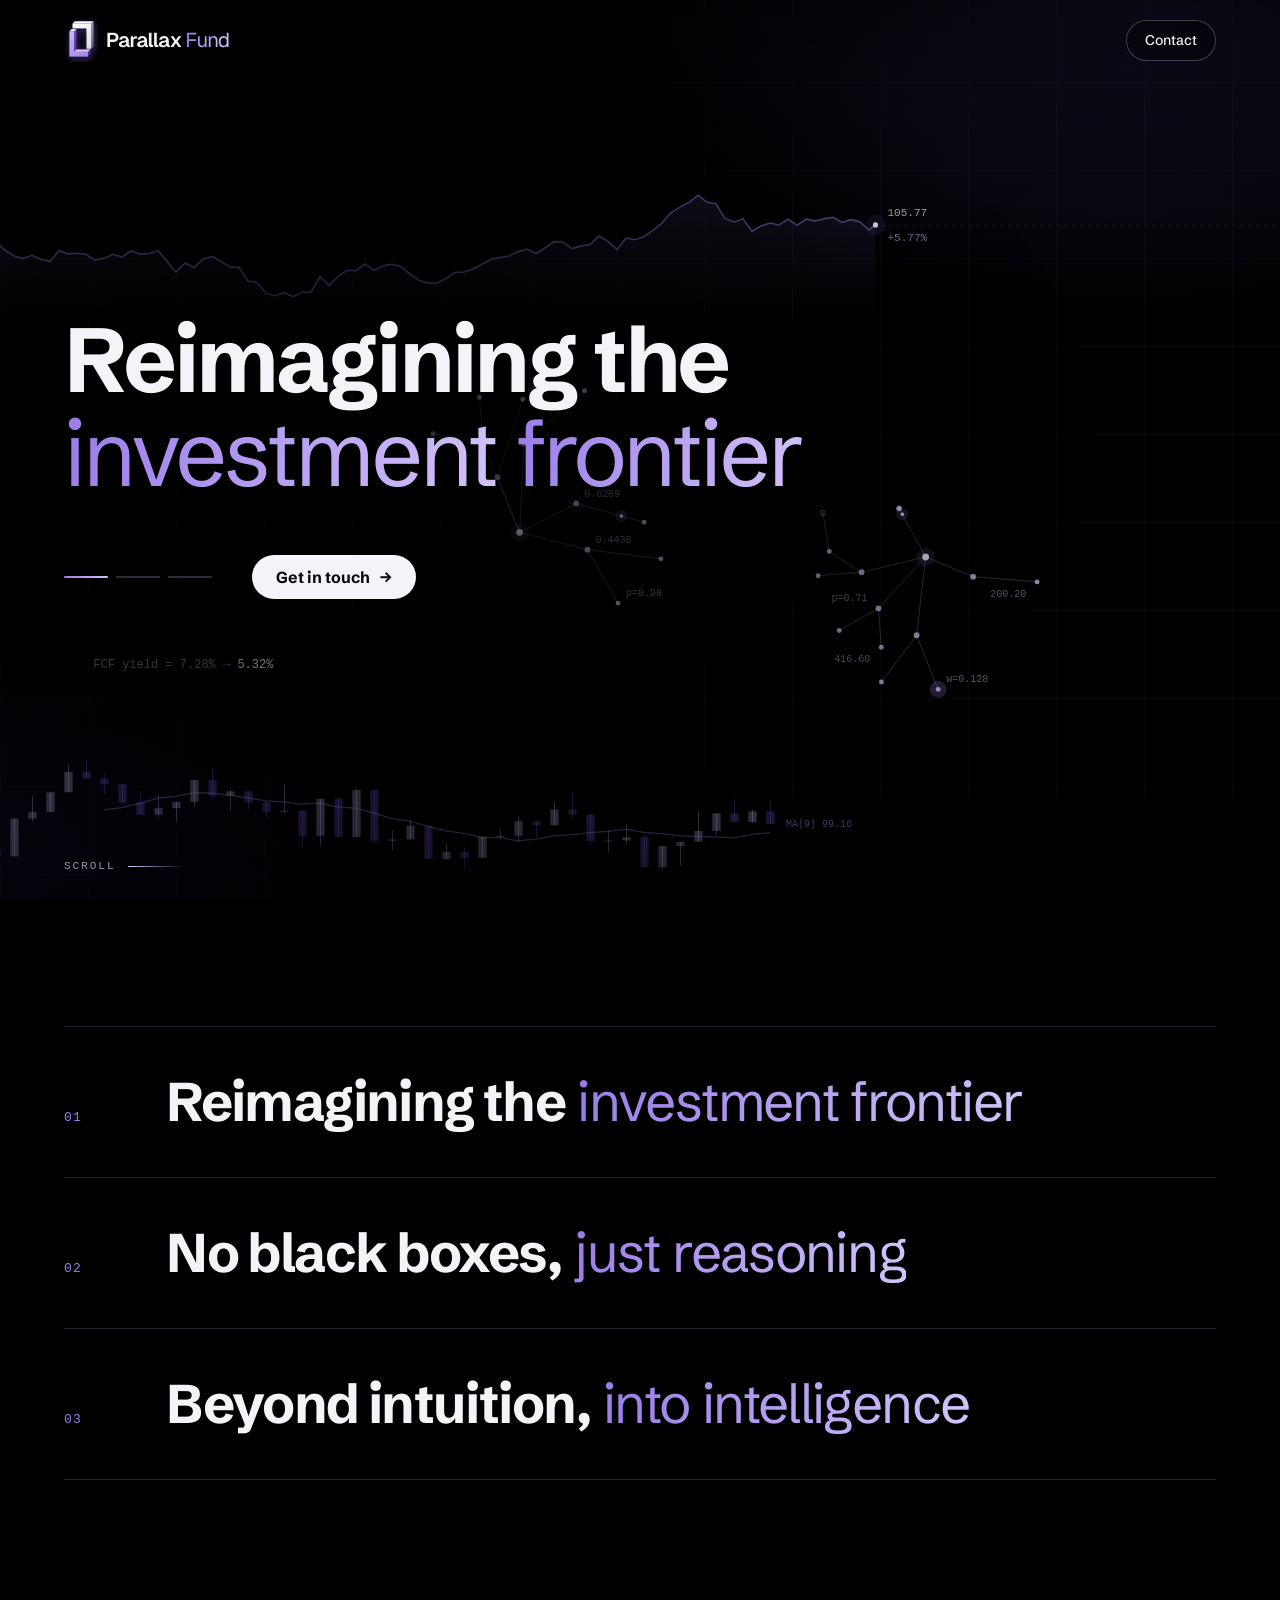
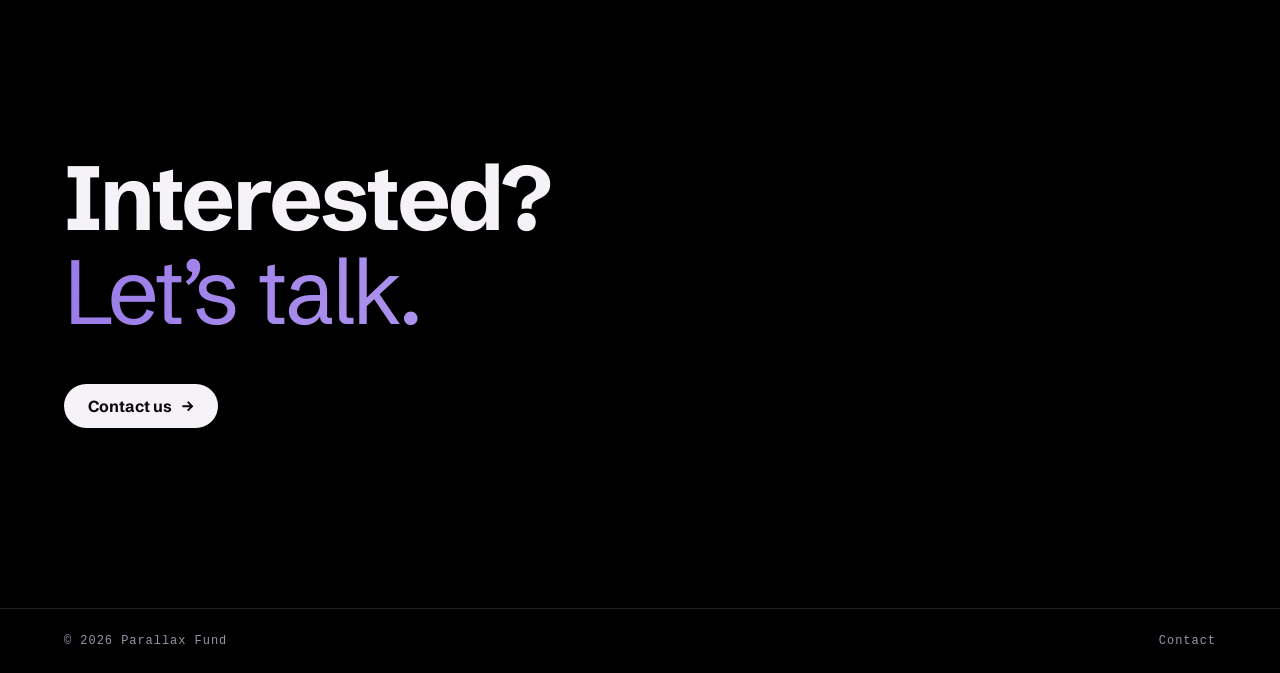
==== index.html @ ee123058 "Add Parallax Fund website Static front page and contact page, served from GitHub Pages at parallaxfu" ====
<!doctype html>
<html lang="en" class="no-js">
<head>
  <meta charset="utf-8">
  <meta name="viewport" content="width=device-width, initial-scale=1">
  <title>Parallax Fund</title>
  <meta name="description" content="Parallax Fund — Reimagining the investment frontier">
  <meta name="theme-color" content="#000000">
  <link rel="icon" type="image/svg+xml" href="assets/parallax-fund-mark.svg">
  <link rel="apple-touch-icon" href="assets/parallax-fund-mark-on-black.png">
  <link rel="preconnect" href="https://fonts.googleapis.com">
  <link rel="preconnect" href="https://fonts.gstatic.com" crossorigin>
  <link href="https://fonts.googleapis.com/css2?family=Schibsted+Grotesk:wght@400;500;700&display=swap" rel="stylesheet">
  <link rel="stylesheet" href="styles.css">
  <script>document.documentElement.className = "js";</script>
</head>
<body class="page-home">
  <canvas id="bg" class="bg" aria-hidden="true"></canvas>
  <div class="scrim" aria-hidden="true"></div>

  <header class="site-header">
    <a class="brand" href="index.html" aria-label="Parallax Fund — home">
      <img class="brand__mark" src="assets/parallax-fund-mark.svg" alt="" width="90" height="112">
      <span class="brand__word"><img src="assets/parallax-fund-wordmark.svg" alt="" width="780" height="104"></span>
    </a>
    <nav aria-label="Primary">
      <a class="nav-link" href="contact.html">Contact</a>
    </nav>
  </header>

  <main>
    <section class="hero" aria-label="Introduction">
      <div class="wrap">
        <h1 class="visually-hidden">Parallax Fund</h1>

        <div class="phrases" id="phrases">
          <p class="phrase is-active">
            <span class="phrase__line phrase__line--a">Reimagining the</span>
            <span class="phrase__line phrase__line--b">investment frontier</span>
          </p>
          <p class="phrase" aria-hidden="true">
            <span class="phrase__line phrase__line--a">No black boxes,</span>
            <span class="phrase__line phrase__line--b">just reasoning</span>
          </p>
          <p class="phrase" aria-hidden="true">
            <span class="phrase__line phrase__line--a">Beyond intuition,</span>
            <span class="phrase__line phrase__line--b">into intelligence</span>
          </p>
        </div>

        <div class="hero__foot">
          <div class="ticks" id="ticks" role="group" aria-label="Choose catchphrase">
            <button class="tick is-current" type="button" aria-label="Show catchphrase 1"><span></span></button>
            <button class="tick" type="button" aria-label="Show catchphrase 2"><span></span></button>
            <button class="tick" type="button" aria-label="Show catchphrase 3"><span></span></button>
          </div>
          <a class="btn" href="contact.html">Get in touch <span class="btn__arrow" aria-hidden="true">→</span></a>
        </div>
      </div>

      <a class="scroll-cue" href="#principles"><span>Scroll</span><i aria-hidden="true"></i></a>
    </section>

    <section class="statements" id="principles" aria-label="What we stand for">
      <div class="wrap">
        <ol class="statements__list">
          <li data-reveal>
            <span class="statements__num">01</span>
            <p><strong>Reimagining the</strong> <em>investment frontier</em></p>
          </li>
          <li data-reveal>
            <span class="statements__num">02</span>
            <p><strong>No black boxes,</strong> <em>just reasoning</em></p>
          </li>
          <li data-reveal>
            <span class="statements__num">03</span>
            <p><strong>Beyond intuition,</strong> <em>into intelligence</em></p>
          </li>
        </ol>
      </div>
    </section>

    <section class="cta" aria-label="Contact">
      <div class="wrap" data-reveal>
        <h2><strong>Interested?</strong> <em>Let’s talk.</em></h2>
        <a class="btn" href="contact.html">Contact us <span class="btn__arrow" aria-hidden="true">→</span></a>
      </div>
    </section>
  </main>

  <footer class="site-footer">
    <span>© 2026 Parallax Fund</span>
    <a href="contact.html">Contact</a>
  </footer>

  <script src="js/background.js" defer></script>
  <script src="js/site.js" defer></script>
</body>
</html>
---- styles.css ----
/* Parallax Fund — palette and type taken from the logo kit. */
:root {
  --black: #000000;
  --ink: #f5f2f8;        /* "Parallax" wordmark */
  --lav: #d3c4fa;        /* "Fund" gradient, light end */
  --violet: #9a7be8;     /* "Fund" gradient, dark end */
  --deep: #6b4fc2;       /* mark side face */
  --indigo: #3f2585;
  --mute: #9a93ad;
  --dim: #5f5873;
  --hair: rgba(211, 196, 250, 0.16);

  --font: "Schibsted Grotesk", "Helvetica Neue", Helvetica, Arial, sans-serif;
  --mono: ui-monospace, "SF Mono", SFMono-Regular, Menlo, Consolas, monospace;

  --gutter: clamp(20px, 5vw, 64px);
  --brand-h: 44px;
  --ease: cubic-bezier(0.2, 0.8, 0.2, 1);
}

*, *::before, *::after { box-sizing: border-box; }

html { scroll-behavior: smooth; -webkit-text-size-adjust: 100%; }

body {
  margin: 0;
  min-height: 100vh;
  background:
    radial-gradient(60% 50% at 88% 0%, rgba(107, 79, 194, 0.22), transparent 70%),
    radial-gradient(45% 40% at 0% 100%, rgba(63, 37, 133, 0.2), transparent 70%),
    var(--black);
  background-attachment: fixed;
  color: var(--ink);
  font-family: var(--font);
  font-size: 17px;
  line-height: 1.5;
  -webkit-font-smoothing: antialiased;
  -moz-osx-font-smoothing: grayscale;
  overflow-x: hidden;
}

a { color: inherit; }
img { display: block; max-width: 100%; height: auto; }
p, h1, h2, ol { margin: 0; }
ol { padding: 0; list-style: none; }
strong { font-weight: 700; }
em {
  font-style: normal;
  font-weight: 400;
  background: linear-gradient(100deg, var(--violet), var(--lav));
  -webkit-background-clip: text;
  background-clip: text;
  color: transparent;
  padding-bottom: 0.24em;   /* room for descenders (g, y) inside the painted box */
}

:focus-visible { outline: 2px solid var(--lav); outline-offset: 3px; border-radius: 4px; }

.visually-hidden {
  position: absolute; width: 1px; height: 1px; margin: -1px; padding: 0;
  overflow: hidden; clip: rect(0 0 0 0); white-space: nowrap; border: 0;
}

.wrap { width: 100%; max-width: 1240px; margin: 0 auto; }

/* ---------- Background ---------- */
.bg {
  position: fixed; inset: 0; z-index: 0;
  width: 100%; height: 100%;
  pointer-events: none;
}
.scrim {
  position: fixed; inset: 0; z-index: 1; pointer-events: none;
  background:
    radial-gradient(70% 60% at 26% 48%, rgba(0, 0, 0, 0.78), rgba(0, 0, 0, 0.3) 60%, transparent 85%),
    linear-gradient(to bottom, rgba(0, 0, 0, 0.55), transparent 22%, transparent 78%, rgba(0, 0, 0, 0.6));
}
.site-header, main, .site-footer { position: relative; z-index: 2; }

/* ---------- Header ---------- */
.site-header {
  position: fixed; top: 0; left: 0; right: 0; z-index: 10;
  display: flex; align-items: center; justify-content: space-between;
  padding: 18px var(--gutter);
  background: transparent;
  border-bottom: 1px solid transparent;
  transition: background 0.35s ease, border-color 0.35s ease, padding 0.35s var(--ease);
}
/* Once scrolled, the header becomes a solid black bar so page content
   passes underneath it instead of running through the logo. */
.is-scrolled .site-header {
  padding-top: 10px; padding-bottom: 10px;
  background: var(--black);
  border-bottom-color: var(--hair);
}
.brand { display: inline-flex; align-items: center; text-decoration: none; }
.brand__mark {
  height: var(--brand-h); width: auto;
  transition: transform 0.5s var(--ease);
}
.brand__word {
  display: inline-flex; overflow: hidden;
  max-width: 180px; margin-left: 8px;
  opacity: 1; transform: translateX(0);
  transition: max-width 0.55s cubic-bezier(0.6, 0, 0.2, 1), margin 0.55s cubic-bezier(0.6, 0, 0.2, 1),
              opacity 0.3s ease, transform 0.55s var(--ease);
}
.brand__word img { height: calc(var(--brand-h) * 0.37); width: auto; max-width: none; }

/* Once scrolled, the wordmark folds away and only the mark stays. */
.is-scrolled .brand__word {
  max-width: 0; margin-left: 0; opacity: 0; transform: translateX(-12px);
}
.is-scrolled .brand__mark { transform: scale(0.92); }

.nav-link {
  display: inline-block;
  padding: 9px 18px;
  border: 1px solid rgba(211, 196, 250, 0.3);
  border-radius: 999px;
  background: rgba(0, 0, 0, 0.35);
  -webkit-backdrop-filter: blur(8px); backdrop-filter: blur(8px);
  font-size: 14px; font-weight: 500; text-decoration: none;
  transition: border-color 0.25s, background 0.25s, color 0.25s;
}
.nav-link:hover { border-color: var(--lav); background: rgba(154, 123, 232, 0.16); }

/* ---------- Buttons ---------- */
.btn {
  display: inline-flex; align-items: center; gap: 10px;
  padding: 14px 24px;
  border: 0; border-radius: 999px;
  background: var(--ink); color: #0b0812;
  font: 700 16px/1 var(--font); text-decoration: none; cursor: pointer;
  transition: background 0.25s, transform 0.25s var(--ease), box-shadow 0.25s;
}
.btn:hover {
  background: var(--lav);
  box-shadow: 0 0 0 6px rgba(154, 123, 232, 0.18), 0 10px 40px rgba(154, 123, 232, 0.35);
}
.btn:active { transform: scale(0.98); }
.btn__arrow { transition: transform 0.25s var(--ease); }
.btn:hover .btn__arrow { transform: translateX(4px); }

/* ---------- Hero ---------- */
.hero {
  position: relative;
  min-height: 100vh; min-height: 100svh;
  display: flex; align-items: center;
  padding: 120px var(--gutter) 110px;
}
.phrases { display: grid; }
.phrase {
  grid-area: 1 / 1;
  visibility: hidden;
  font-size: clamp(2.05rem, 7.1vw, 6rem);
  line-height: 1.04;
  letter-spacing: -0.035em;
}
.phrase.is-active, .phrase.is-leaving { visibility: visible; }
.phrase__line { display: block; }
.phrase__line--a { font-weight: 700; color: var(--ink); }
.phrase__line--b { font-weight: 400; color: var(--lav); }

/* Each word is a clipping window its text rises through. The extra padding
   (cancelled by the negative margin) keeps descenders like "g" inside it. */
.word {
  display: inline-block; overflow: hidden; vertical-align: bottom;
  margin: -0.08em -0.05em -0.3em;
}
.word__inner {
  display: inline-block;
  padding: 0.08em 0.05em 0.3em;
  transform: translateY(125%);
  transition: none;
}
.phrase__line--b .word__inner {
  background: linear-gradient(100deg, var(--violet), var(--lav));
  -webkit-background-clip: text; background-clip: text;
  color: transparent;
}
.phrase.is-active .word__inner {
  transform: translateY(0);
  transition: transform 0.85s var(--ease);
  transition-delay: calc(var(--i, 0) * 55ms);
}
.phrase.is-leaving .word__inner {
  transform: translateY(-125%);
  transition: transform 0.5s cubic-bezier(0.6, 0, 0.8, 0.2);
  transition-delay: calc(var(--i, 0) * 25ms);
}

.hero__foot {
  display: flex; flex-wrap: wrap; align-items: center; gap: 28px 40px;
  margin-top: clamp(32px, 6vh, 64px);
}
.ticks { display: flex; gap: 8px; }
.tick {
  width: 44px; height: 24px; padding: 0;
  display: flex; align-items: center;
  background: none; border: 0; cursor: pointer;
}
.tick::before, .tick span { content: ""; display: block; height: 2px; border-radius: 2px; }
.tick { position: relative; }
.tick::before { width: 100%; background: rgba(211, 196, 250, 0.22); }
.tick span {
  position: absolute; left: 0; top: 11px; width: 100%;
  background: linear-gradient(90deg, var(--violet), var(--lav));
  transform: scaleX(0); transform-origin: left;
}
.tick.is-current span { animation: tick-fill var(--hold, 3800ms) linear forwards; }
@keyframes tick-fill { to { transform: scaleX(1); } }

.scroll-cue {
  position: absolute; left: var(--gutter); bottom: 28px;
  display: inline-flex; align-items: center; gap: 12px;
  font: 500 11px/1 var(--mono); letter-spacing: 0.18em; text-transform: uppercase;
  color: var(--mute); text-decoration: none;
  transition: opacity 0.4s, color 0.25s;
}
.scroll-cue:hover { color: var(--lav); }
.scroll-cue i {
  display: block; width: 56px; height: 1px;
  background: linear-gradient(90deg, var(--lav), transparent);
  transform-origin: left; animation: cue 2.4s ease-in-out infinite;
}
@keyframes cue { 0%, 100% { transform: scaleX(0.35); opacity: 0.5; } 50% { transform: scaleX(1); opacity: 1; } }
.is-scrolled .scroll-cue { opacity: 0; pointer-events: none; }

/* ---------- Statements ---------- */
.statements { padding: clamp(72px, 14vh, 160px) var(--gutter); }
.statements__list li {
  display: grid; grid-template-columns: clamp(48px, 8vw, 110px) 1fr; align-items: baseline;
  padding: clamp(28px, 5vh, 52px) 0;
  border-top: 1px solid var(--hair);
}
.statements__list li:last-child { border-bottom: 1px solid var(--hair); }
.statements__num { font: 500 13px/1 var(--mono); letter-spacing: 0.1em; color: var(--violet); }
.statements__list p {
  font-size: clamp(1.55rem, 4.4vw, 3.4rem);
  line-height: 1.1; letter-spacing: -0.03em;
}

/* ---------- CTA ---------- */
.cta { padding: clamp(72px, 16vh, 180px) var(--gutter) clamp(96px, 20vh, 220px); }
.cta h2 {
  font-size: clamp(2.05rem, 7.1vw, 6rem);
  line-height: 1.04; letter-spacing: -0.035em;
  margin-bottom: clamp(28px, 5vh, 48px);
}
.cta h2 strong, .cta h2 em { display: block; }
.cta h2 em { margin-bottom: -0.24em; }

/* ---------- Reveal on scroll ---------- */
.js [data-reveal] {
  opacity: 0; transform: translateY(28px);
  transition: opacity 0.9s ease, transform 0.9s var(--ease);
}
.js [data-reveal].is-visible { opacity: 1; transform: none; }

/* ---------- Contact ---------- */
.contact {
  min-height: 100vh; min-height: 100svh;
  display: flex; align-items: center;
  padding: 130px var(--gutter) 80px;
}
.contact__grid {
  display: grid; gap: clamp(36px, 6vw, 96px);
  grid-template-columns: minmax(0, 1fr) minmax(0, 1fr); align-items: center;
}
.contact__intro h1 {
  font-size: clamp(2.05rem, 5.6vw, 4.6rem);
  line-height: 1.04; letter-spacing: -0.035em;
  margin-bottom: 22px;
}
.contact__intro h1 strong, .contact__intro h1 em { display: block; }
.contact__intro h1 em { margin-bottom: -0.24em; }
.contact__intro p { color: var(--mute); font-size: 18px; max-width: 34ch; }
.contact__direct { margin-top: 10px; }
.contact__direct a { color: var(--lav); }

.form {
  display: grid; gap: 18px;
  padding: clamp(22px, 3.4vw, 40px);
  border: 1px solid var(--hair); border-radius: 20px;
  background: rgba(9, 7, 15, 0.72);
  -webkit-backdrop-filter: blur(14px); backdrop-filter: blur(14px);
  box-shadow: 0 30px 80px rgba(0, 0, 0, 0.6), 0 0 80px rgba(143, 108, 226, 0.08);
}
.field { display: grid; gap: 8px; }
.field label {
  font: 500 11px/1 var(--mono); letter-spacing: 0.14em; text-transform: uppercase;
  color: var(--mute);
}
.field__opt { color: var(--dim); letter-spacing: 0.08em; }
.field input, .field textarea {
  width: 100%;
  padding: 14px 16px;
  border: 1px solid rgba(211, 196, 250, 0.18); border-radius: 12px;
  background: rgba(245, 242, 248, 0.04);
  color: var(--ink); font: 400 16px/1.4 var(--font);
  transition: border-color 0.2s, box-shadow 0.2s, background 0.2s;
}
.field textarea { resize: vertical; min-height: 120px; }
.field input:hover, .field textarea:hover { border-color: rgba(211, 196, 250, 0.34); }
.field input:focus, .field textarea:focus {
  outline: none; border-color: var(--violet);
  background: rgba(154, 123, 232, 0.07);
  box-shadow: 0 0 0 3px rgba(154, 123, 232, 0.25);
}
.form__foot { display: flex; flex-wrap: wrap; align-items: center; gap: 14px 20px; margin-top: 6px; }
.form__status { color: var(--lav); font-size: 14px; }

/* ---------- Footer ---------- */
.site-footer {
  display: flex; justify-content: space-between; align-items: center; gap: 16px;
  padding: 26px var(--gutter);
  border-top: 1px solid var(--hair);
  font: 500 12px/1 var(--mono); letter-spacing: 0.08em; color: var(--mute);
}
.site-footer a { text-decoration: none; }
.site-footer a:hover { color: var(--lav); }

/* ---------- Small screens ---------- */
@media (max-width: 820px) {
  :root { --brand-h: 38px; }
  .contact { align-items: flex-start; }
  .contact__grid { grid-template-columns: 1fr; }
  .statements__list em { display: block; margin-bottom: -0.24em; }
  .scrim {
    background:
      radial-gradient(120% 55% at 40% 46%, rgba(0, 0, 0, 0.8), rgba(0, 0, 0, 0.35) 65%, transparent 95%),
      linear-gradient(to bottom, rgba(0, 0, 0, 0.55), transparent 22%, transparent 78%, rgba(0, 0, 0, 0.6));
  }
}

/* ---------- Reduced motion ---------- */
@media (prefers-reduced-motion: reduce) {
  html { scroll-behavior: auto; }
  .word__inner { transform: none !important; opacity: 0; transition: none; }
  .phrase.is-active .word__inner { opacity: 1; transition: opacity 0.5s ease; transition-delay: 0s; }
  .phrase.is-leaving .word__inner { opacity: 0; transition: opacity 0.3s ease; transition-delay: 0s; }
  .js [data-reveal] { opacity: 1; transform: none; transition: none; }
  .scroll-cue i { animation: none; }
  .brand__word, .brand__mark { transition-duration: 0.01s; }
}
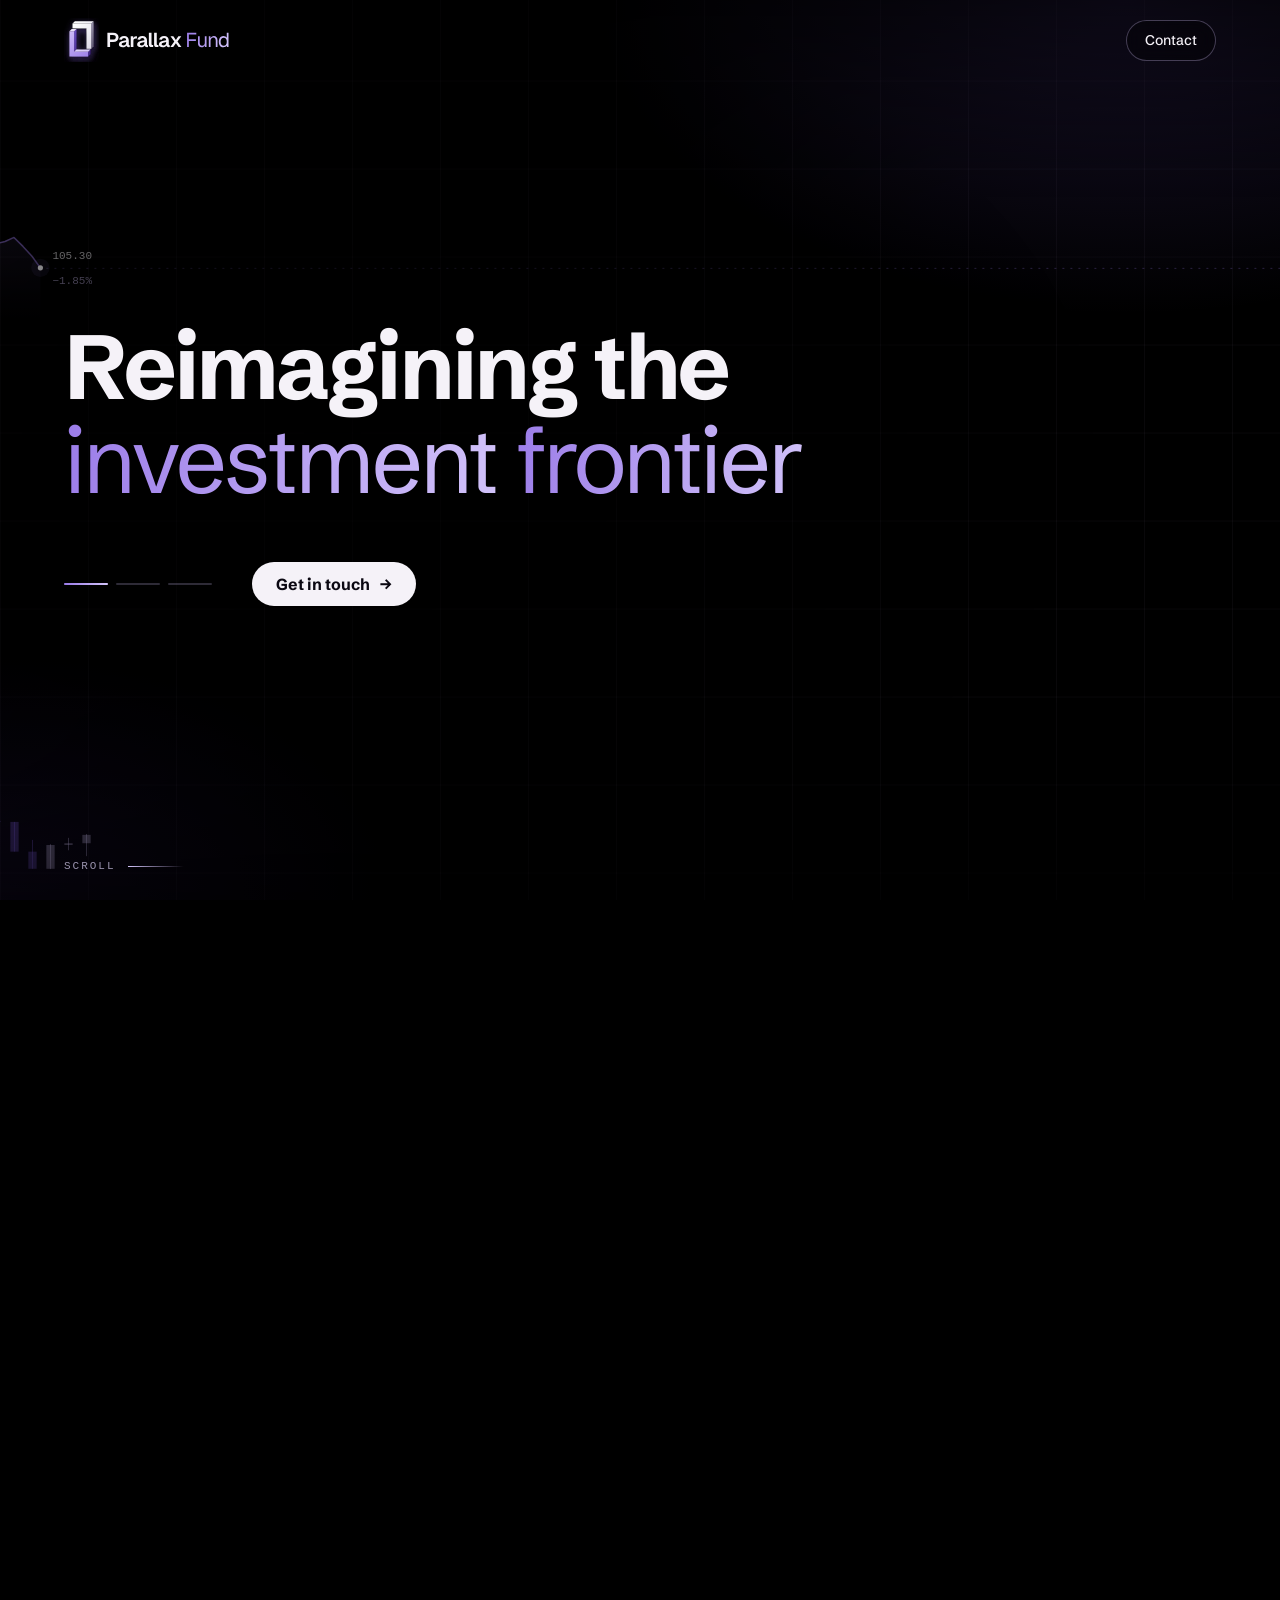
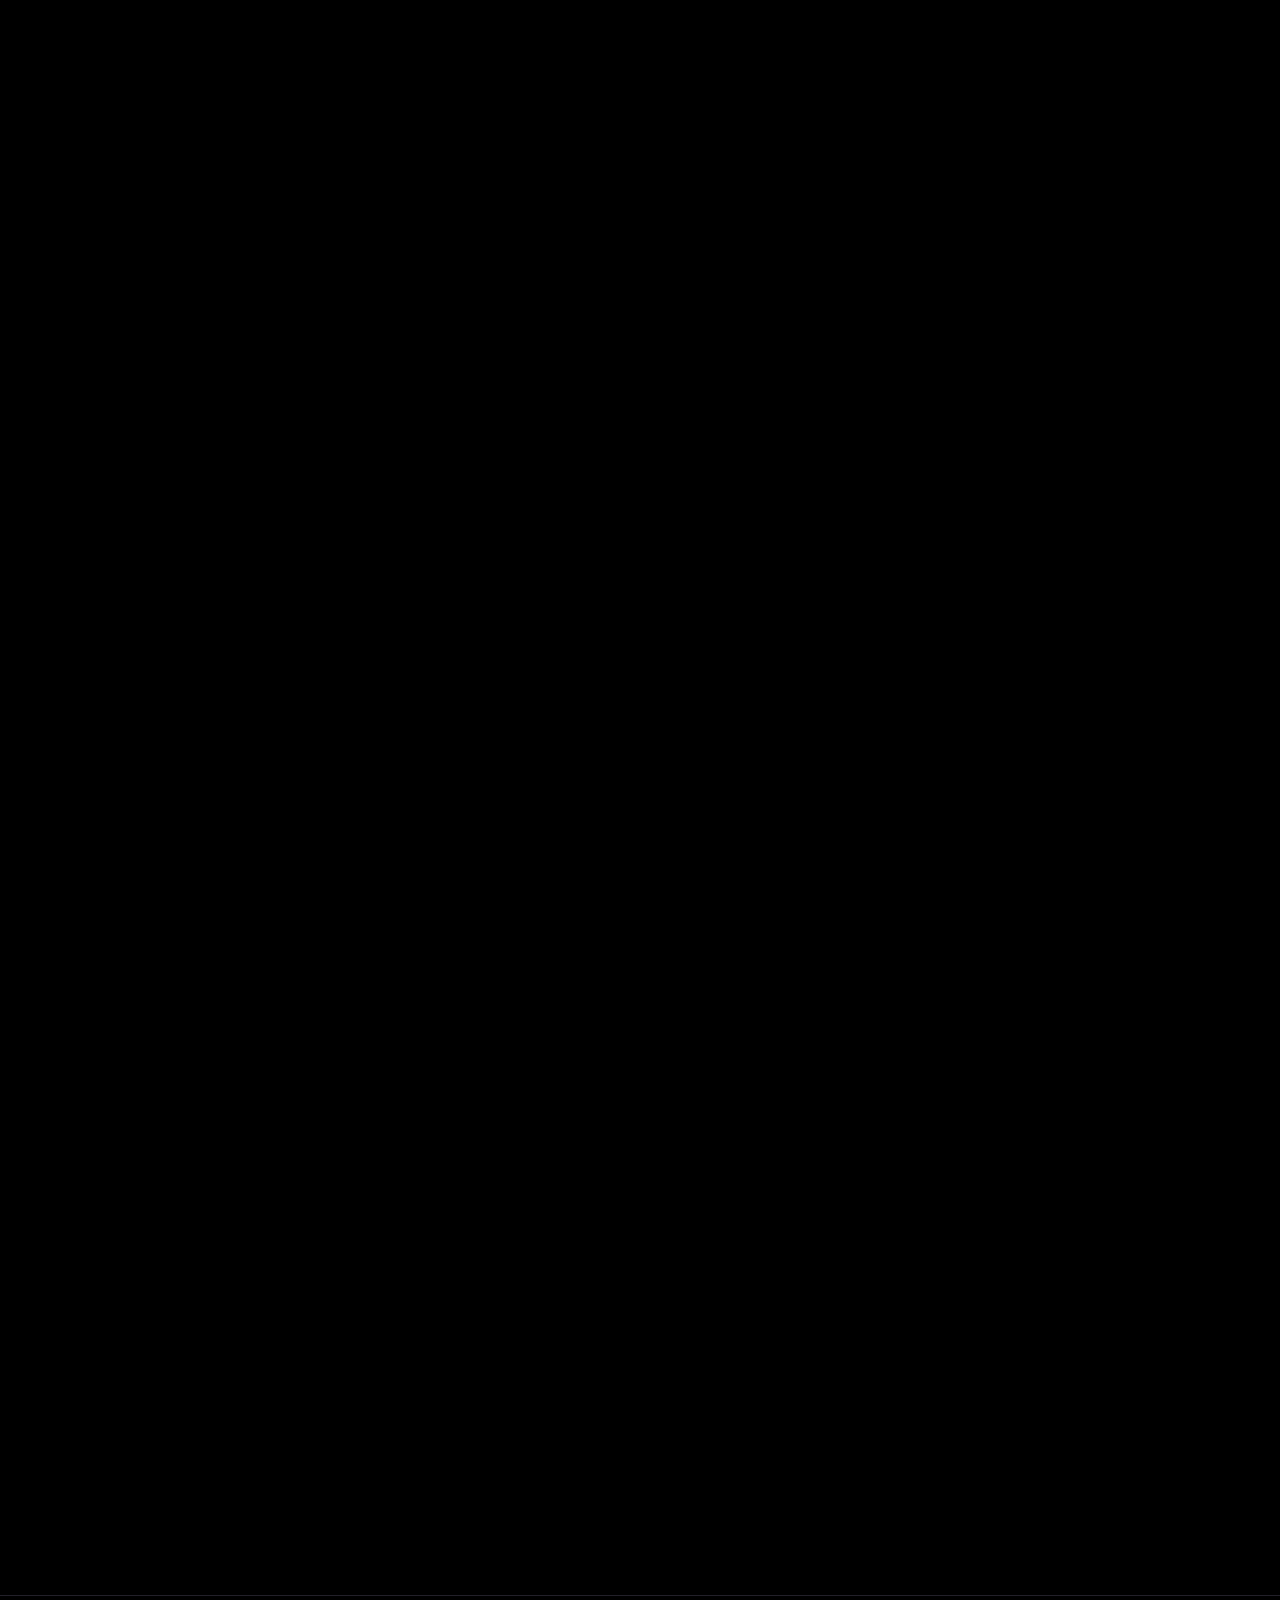
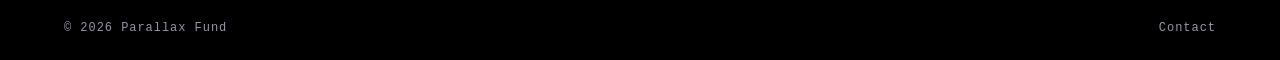
==== commit 2803006b: "Add scroll-driven zoom between front-page sections The three front-page sections now share a pinned " ====
--- a/index.html
+++ b/index.html
@@ -12,7 +12,18 @@
   <link rel="preconnect" href="https://fonts.gstatic.com" crossorigin>
   <link href="https://fonts.googleapis.com/css2?family=Schibsted+Grotesk:wght@400;500;700&display=swap" rel="stylesheet">
   <link rel="stylesheet" href="styles.css">
-  <script>document.documentElement.className = "js";</script>
+  <script>
+    // "zoom-on" turns the front page into a pinned, scroll-driven zoom. It is set
+    // here, before first paint, and withdrawn if the script that drives it never starts.
+    (function () {
+      var root = document.documentElement;
+      var still = window.matchMedia("(prefers-reduced-motion: reduce)").matches;
+      root.className = "js" + (!still && window.innerHeight >= 520 ? " zoom-on" : "");
+      window.addEventListener("load", function () {
+        if (!window.__zoomReady) root.classList.remove("zoom-on");
+      });
+    })();
+  </script>
 </head>
 <body class="page-home">
   <canvas id="bg" class="bg" aria-hidden="true"></canvas>
@@ -29,6 +40,8 @@
   </header>
 
   <main>
+    <div class="zoom" id="zoom">
+    <div class="zoom__stage">
     <section class="hero" aria-label="Introduction">
       <div class="wrap">
         <h1 class="visually-hidden">Parallax Fund</h1>
@@ -86,6 +99,8 @@
         <a class="btn" href="contact.html">Contact us <span class="btn__arrow" aria-hidden="true">→</span></a>
       </div>
     </section>
+    </div>
+    </div>
   </main>
 
   <footer class="site-footer">
--- a/styles.css
+++ b/styles.css
@@ -251,6 +251,31 @@
 .cta h2 strong, .cta h2 em { display: block; }
 .cta h2 em { margin-bottom: -0.24em; }
 
+/* ---------- Scroll zoom (front page) ----------
+   With "zoom-on" set, the three sections are stacked in a stage that stays
+   pinned to the viewport while the page scrolls through a tall track.
+   js/site.js turns scroll position into scale and opacity: the current
+   section flies toward the viewer and the next one expands out of the centre.
+   Without the class the sections simply follow one another down the page. */
+.zoom-on .zoom { height: calc((1 + var(--zoom-span, 2.55)) * 100vh); }
+.zoom-on .zoom__stage {
+  position: sticky; top: 0;
+  height: 100vh; height: 100svh;
+  overflow: hidden;
+}
+.zoom-on .zoom__stage > section {
+  position: absolute; inset: 0;
+  display: flex; align-items: center;
+  min-height: 0;
+  padding: 96px var(--gutter) 72px;
+  transform-origin: 50% 50%;
+  will-change: transform, opacity;
+}
+.zoom-on .zoom__stage > section:not(:first-child) { opacity: 0; visibility: hidden; }
+.zoom-on .zoom [data-reveal] { opacity: 1; transform: none; transition: none; }
+.zoom-on .zoom .statements__list li { will-change: transform, opacity; }
+.zoom-on .bg { transform-origin: 50% 50%; }
+
 /* ---------- Reveal on scroll ---------- */
 .js [data-reveal] {
   opacity: 0; transform: translateY(28px);
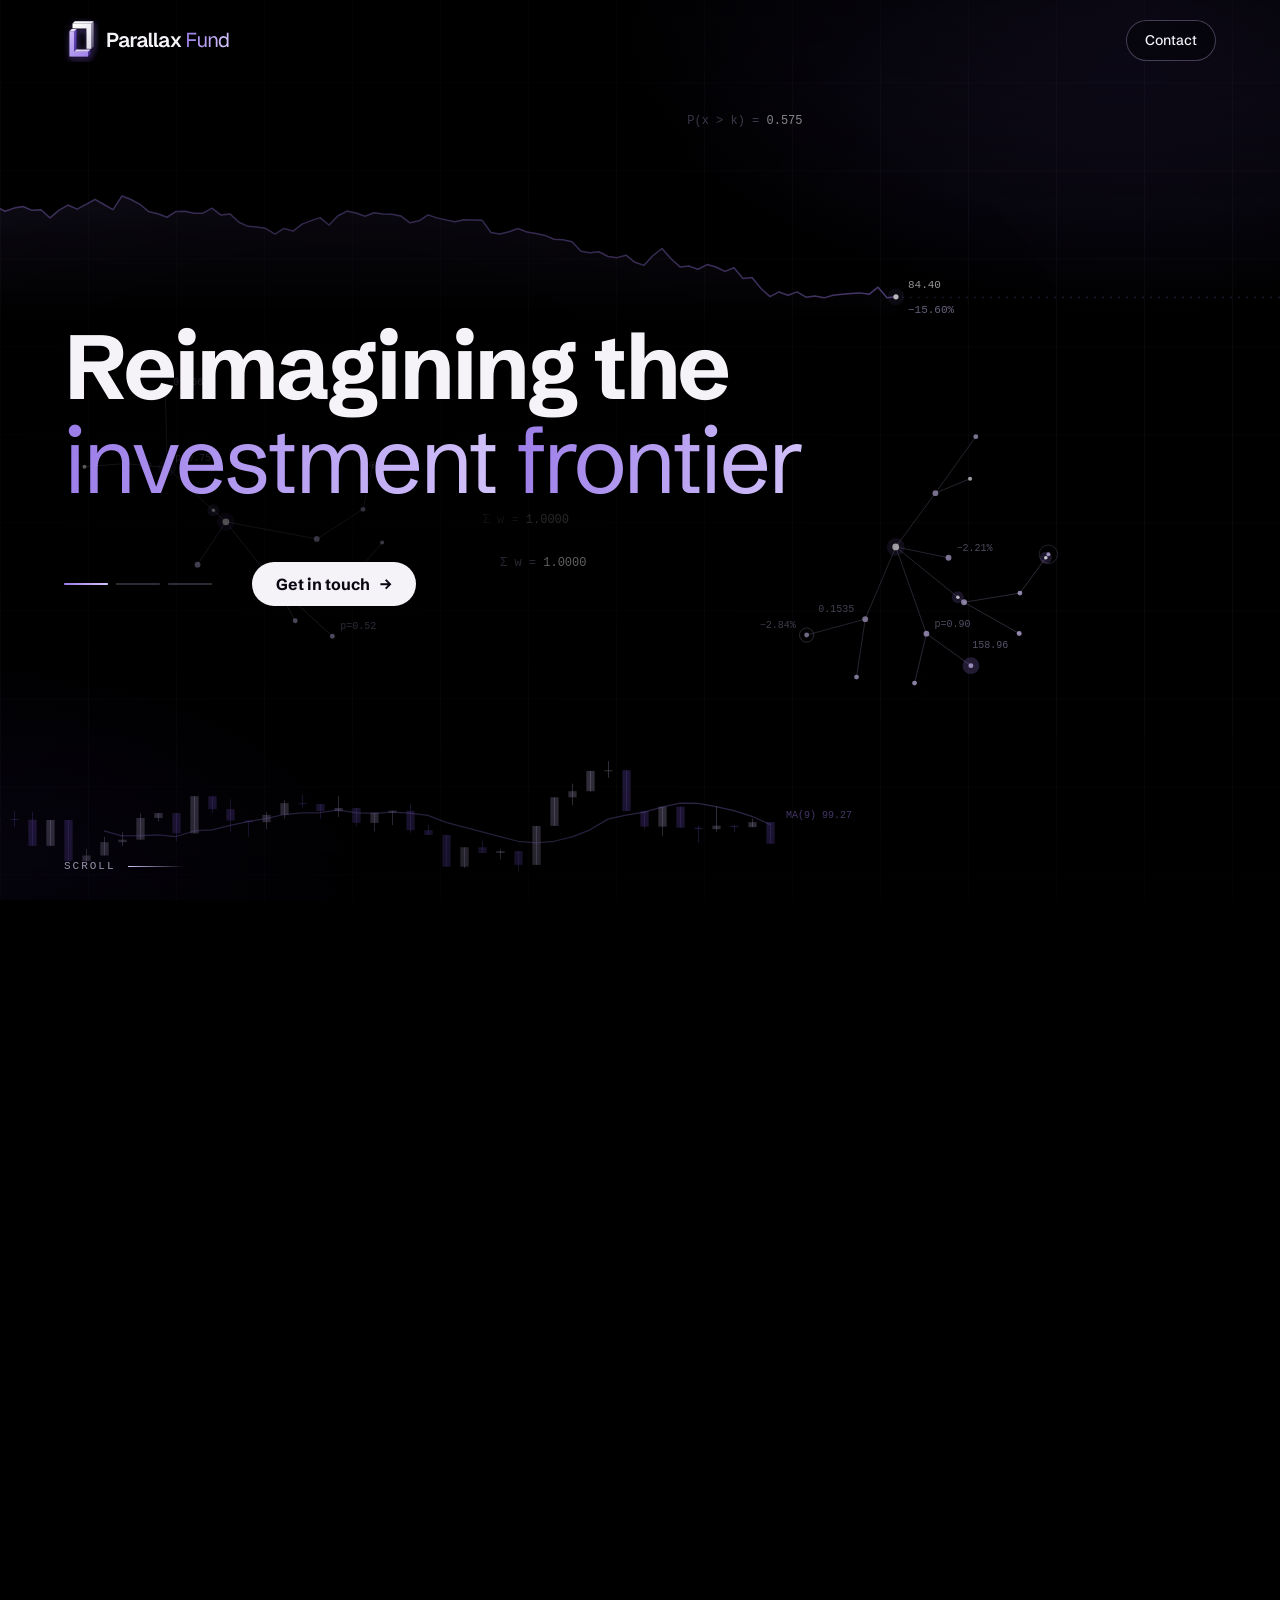
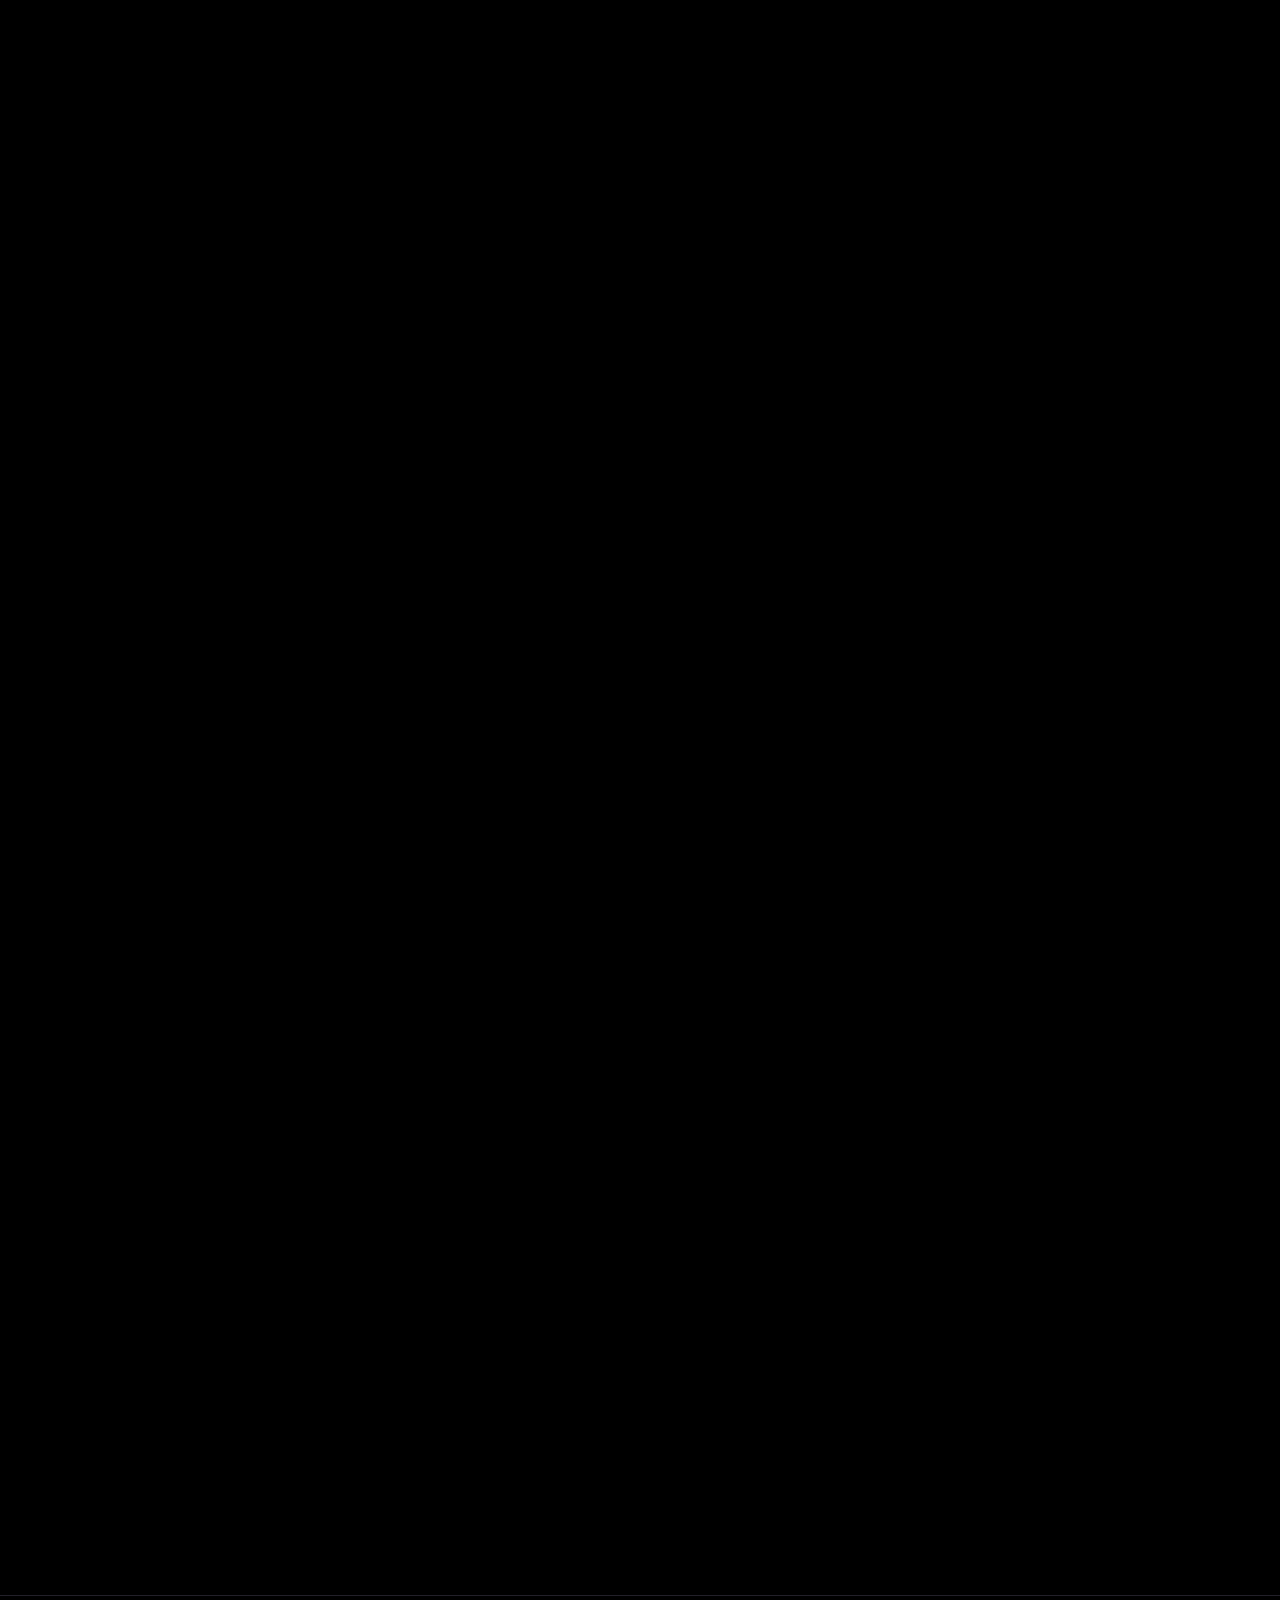
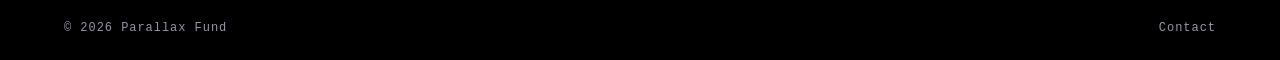
==== commit e0ac1689: "Replace second screen with what Parallax builds The second front-page screen now lists three items, " ====
--- a/index.html
+++ b/index.html
@@ -74,20 +74,30 @@
       <a class="scroll-cue" href="#principles"><span>Scroll</span><i aria-hidden="true"></i></a>
     </section>
 
-    <section class="statements" id="principles" aria-label="What we stand for">
+    <section class="statements" id="principles" aria-labelledby="build-title">
       <div class="wrap">
+        <h2 class="statements__eyebrow" id="build-title">What we build</h2>
         <ol class="statements__list">
           <li data-reveal>
             <span class="statements__num">01</span>
-            <p><strong>Reimagining the</strong> <em>investment frontier</em></p>
+            <div class="statements__body">
+              <h3>Novel research engines</h3>
+              <p>AI systems that surface emerging themes and develop them into complete, sourced investment theses.</p>
+            </div>
           </li>
           <li data-reveal>
             <span class="statements__num">02</span>
-            <p><strong>No black boxes,</strong> <em>just reasoning</em></p>
+            <div class="statements__body">
+              <h3>Investment pipelines</h3>
+              <p>Review, risk and execution in one process, built to act quickly on a perceived edge.</p>
+            </div>
           </li>
           <li data-reveal>
             <span class="statements__num">03</span>
-            <p><strong>Beyond intuition,</strong> <em>into intelligence</em></p>
+            <div class="statements__body">
+              <h3>Reasoning on the record</h3>
+              <p>Every thesis is challenged before it moves forward, with its reasoning written out to be examined.</p>
+            </div>
           </li>
         </ol>
       </div>
--- a/styles.css
+++ b/styles.css
@@ -14,6 +14,8 @@
   --mono: ui-monospace, "SF Mono", SFMono-Regular, Menlo, Consolas, monospace;
 
   --gutter: clamp(20px, 5vw, 64px);
+  --stage-top: 96px;      /* padding of a pinned zoom section; js/site.js reads these */
+  --stage-bottom: 72px;
   --brand-h: 44px;
   --ease: cubic-bezier(0.2, 0.8, 0.2, 1);
 }
@@ -229,16 +231,29 @@
 
 /* ---------- Statements ---------- */
 .statements { padding: clamp(72px, 14vh, 160px) var(--gutter); }
+.statements__eyebrow {
+  margin-bottom: clamp(14px, 2.6vh, 28px);
+  font: 500 12px/1 var(--mono); letter-spacing: 0.18em; text-transform: uppercase;
+  color: var(--mute);
+}
 .statements__list li {
   display: grid; grid-template-columns: clamp(48px, 8vw, 110px) 1fr; align-items: baseline;
-  padding: clamp(28px, 5vh, 52px) 0;
+  padding: clamp(18px, 4vh, 44px) 0;
   border-top: 1px solid var(--hair);
 }
 .statements__list li:last-child { border-bottom: 1px solid var(--hair); }
 .statements__num { font: 500 13px/1 var(--mono); letter-spacing: 0.1em; color: var(--violet); }
+.statements__list h3 {
+  margin: 0;
+  font-size: clamp(1.4rem, 3.1vw, 2.5rem);
+  font-weight: 700; line-height: 1.12; letter-spacing: -0.03em;
+}
 .statements__list p {
-  font-size: clamp(1.55rem, 4.4vw, 3.4rem);
-  line-height: 1.1; letter-spacing: -0.03em;
+  margin-top: clamp(6px, 1.2vh, 12px);
+  max-width: 54ch;
+  font-size: clamp(0.95rem, 1.35vw, 1.15rem);
+  line-height: 1.5;
+  color: #b7b0c9;
 }
 
 /* ---------- CTA ---------- */
@@ -267,7 +282,7 @@
   position: absolute; inset: 0;
   display: flex; align-items: center;
   min-height: 0;
-  padding: 96px var(--gutter) 72px;
+  padding: var(--stage-top) var(--gutter) var(--stage-bottom);
   transform-origin: 50% 50%;
   will-change: transform, opacity;
 }
@@ -348,10 +363,9 @@
 
 /* ---------- Small screens ---------- */
 @media (max-width: 820px) {
-  :root { --brand-h: 38px; }
+  :root { --brand-h: 38px; --stage-top: 76px; --stage-bottom: 40px; }
   .contact { align-items: flex-start; }
   .contact__grid { grid-template-columns: 1fr; }
-  .statements__list em { display: block; margin-bottom: -0.24em; }
   .scrim {
     background:
       radial-gradient(120% 55% at 40% 46%, rgba(0, 0, 0, 0.8), rgba(0, 0, 0, 0.35) 65%, transparent 95%),
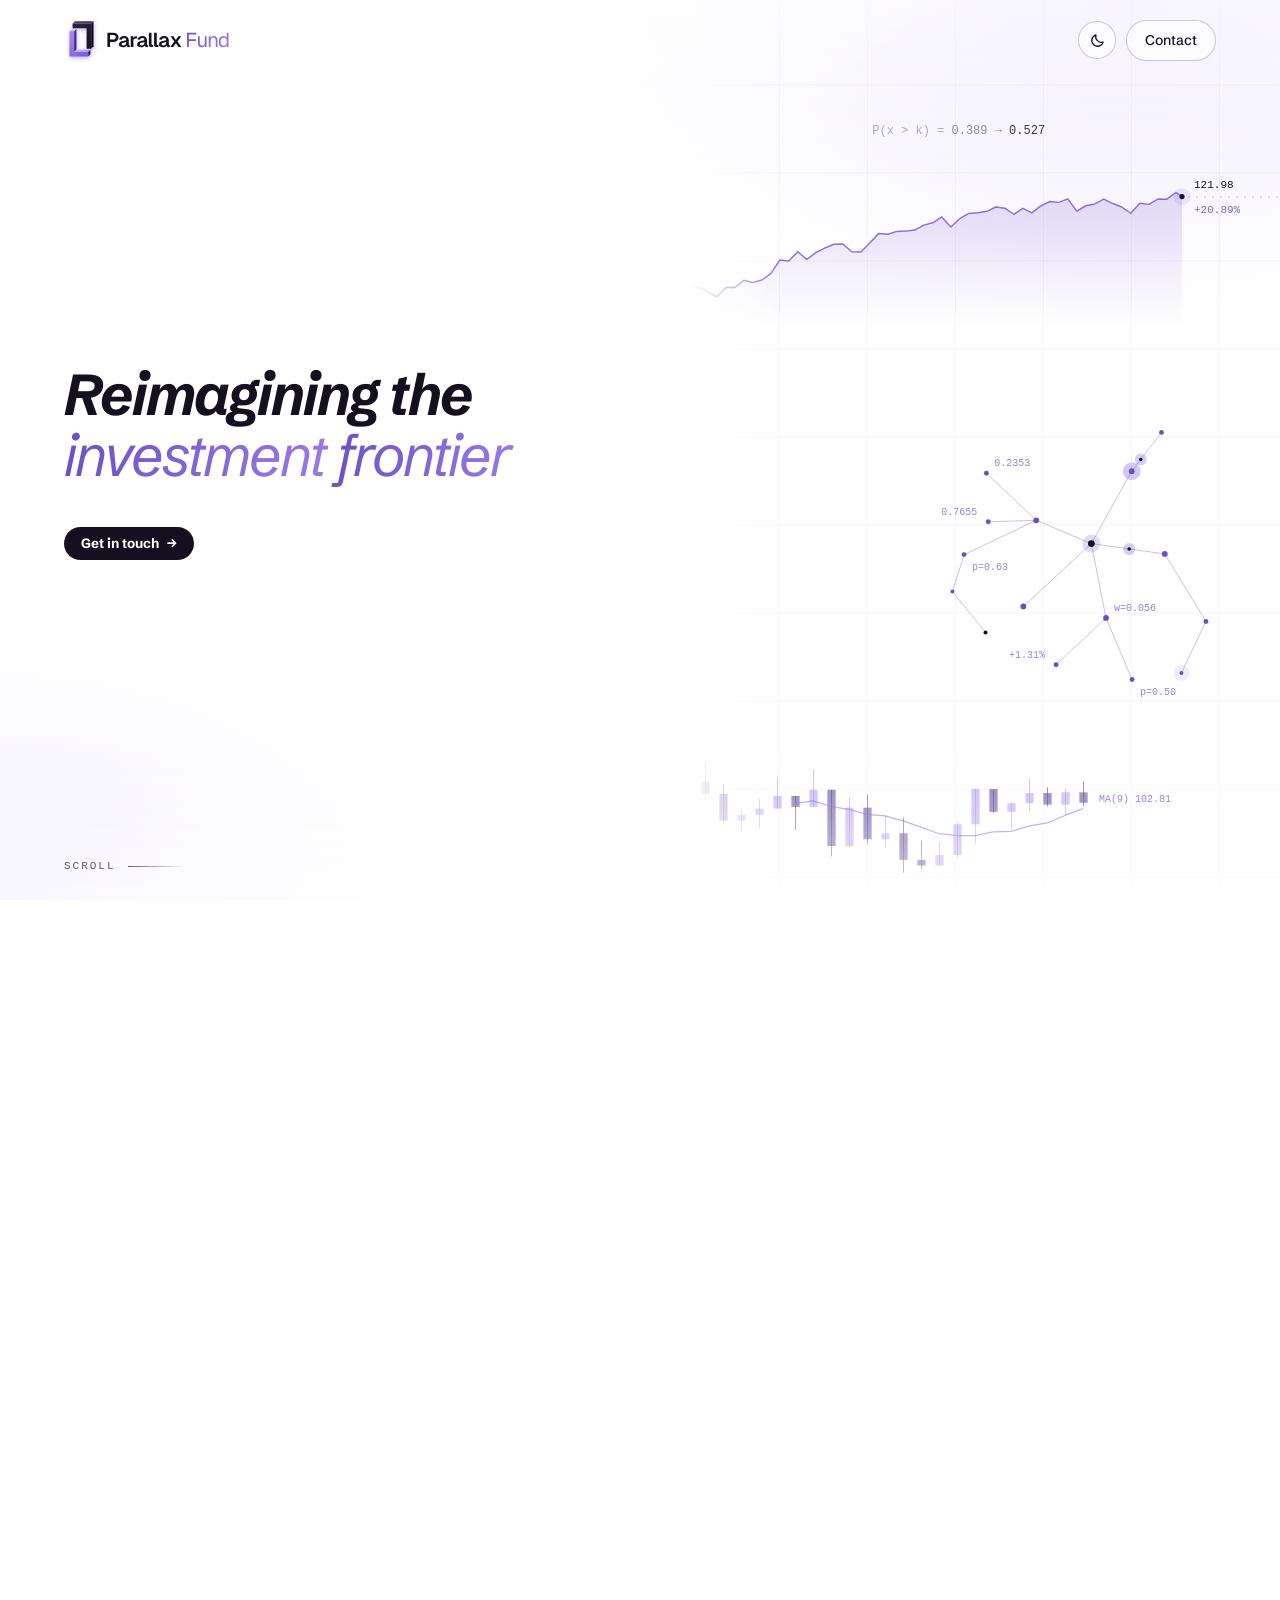
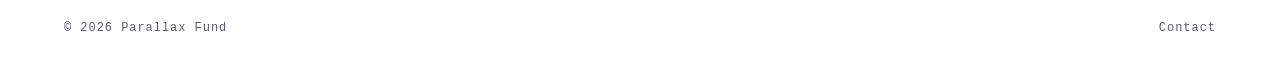
==== commit b8d3d1ee: "Add light and dark themes, split front page layout - Theme toggle in the header; follows the device " ====
--- a/index.html
+++ b/index.html
@@ -6,17 +6,25 @@
   <title>Parallax Fund</title>
   <meta name="description" content="Parallax Fund — Reimagining the investment frontier">
   <meta name="theme-color" content="#000000">
-  <link rel="icon" type="image/svg+xml" href="assets/parallax-fund-mark.svg">
+  <link rel="icon" type="image/svg+xml" href="assets/parallax-fund-mark.svg" media="(prefers-color-scheme: dark)">
+  <link rel="icon" type="image/svg+xml" href="assets/parallax-fund-mark-light.svg" media="(prefers-color-scheme: light)">
   <link rel="apple-touch-icon" href="assets/parallax-fund-mark-on-black.png">
   <link rel="preconnect" href="https://fonts.googleapis.com">
   <link rel="preconnect" href="https://fonts.gstatic.com" crossorigin>
-  <link href="https://fonts.googleapis.com/css2?family=Schibsted+Grotesk:wght@400;500;700&display=swap" rel="stylesheet">
+  <link href="https://fonts.googleapis.com/css2?family=Schibsted+Grotesk:ital,wght@0,400;0,500;0,700;1,400;1,700&display=swap" rel="stylesheet">
   <link rel="stylesheet" href="styles.css">
   <script>
-    // "zoom-on" turns the front page into a pinned, scroll-driven zoom. It is set
-    // here, before first paint, and withdrawn if the script that drives it never starts.
+    // Set before first paint: the colour theme (a saved choice, else the device's
+    // setting) and "zoom-on", which turns the front page into a pinned, scroll-driven
+    // zoom and is withdrawn if the script that drives it never starts.
     (function () {
       var root = document.documentElement;
+      var theme = null;
+      try { theme = localStorage.getItem("theme"); } catch (e) {}
+      if (theme !== "light" && theme !== "dark") {
+        theme = window.matchMedia("(prefers-color-scheme: light)").matches ? "light" : "dark";
+      }
+      root.setAttribute("data-theme", theme);
       var still = window.matchMedia("(prefers-reduced-motion: reduce)").matches;
       root.className = "js" + (!still && window.innerHeight >= 520 ? " zoom-on" : "");
       window.addEventListener("load", function () {
@@ -31,10 +39,18 @@
 
   <header class="site-header">
     <a class="brand" href="index.html" aria-label="Parallax Fund — home">
-      <img class="brand__mark" src="assets/parallax-fund-mark.svg" alt="" width="90" height="112">
-      <span class="brand__word"><img src="assets/parallax-fund-wordmark.svg" alt="" width="780" height="104"></span>
+      <img class="brand__mark on-dark" src="assets/parallax-fund-mark.svg" alt="" width="90" height="112">
+      <img class="brand__mark on-light" src="assets/parallax-fund-mark-light.svg" alt="" width="90" height="112">
+      <span class="brand__word">
+        <img class="on-dark" src="assets/parallax-fund-wordmark.svg" alt="" width="780" height="104">
+        <img class="on-light" src="assets/parallax-fund-wordmark-light.svg" alt="" width="780" height="104">
+      </span>
     </a>
-    <nav aria-label="Primary">
+    <nav class="site-nav" aria-label="Primary">
+      <button class="theme-toggle" id="theme-toggle" type="button" aria-label="Switch to light mode">
+        <svg class="icon-sun" viewBox="0 0 24 24" fill="none" stroke="currentColor" stroke-width="1.8" stroke-linecap="round" aria-hidden="true"><circle cx="12" cy="12" r="4.2"/><path d="M12 2.5v2.4M12 19.1v2.4M2.5 12h2.4M19.1 12h2.4M5.3 5.3 7 7M17 17l1.7 1.7M18.7 5.3 17 7M7 17l-1.7 1.7"/></svg>
+        <svg class="icon-moon" viewBox="0 0 24 24" fill="none" stroke="currentColor" stroke-width="1.8" stroke-linecap="round" stroke-linejoin="round" aria-hidden="true"><path d="M20 14.2A8.2 8.2 0 0 1 9.8 4 8.2 8.2 0 1 0 20 14.2Z"/></svg>
+      </button>
       <a class="nav-link" href="contact.html">Contact</a>
     </nav>
   </header>
@@ -62,12 +78,7 @@
         </div>
 
         <div class="hero__foot">
-          <div class="ticks" id="ticks" role="group" aria-label="Choose catchphrase">
-            <button class="tick is-current" type="button" aria-label="Show catchphrase 1"><span></span></button>
-            <button class="tick" type="button" aria-label="Show catchphrase 2"><span></span></button>
-            <button class="tick" type="button" aria-label="Show catchphrase 3"><span></span></button>
-          </div>
-          <a class="btn" href="contact.html">Get in touch <span class="btn__arrow" aria-hidden="true">→</span></a>
+          <a class="btn btn--sm" href="contact.html">Get in touch <span class="btn__arrow" aria-hidden="true">→</span></a>
         </div>
       </div>
 
--- a/styles.css
+++ b/styles.css
@@ -1,14 +1,32 @@
-/* Parallax Fund — palette and type taken from the logo kit. */
+/* Parallax Fund — palette and type taken from the logo kit.
+   Dark is the logo's own setting; the light theme maps the same violets onto
+   white. A script in <head> sets data-theme on <html> before first paint. */
 :root {
-  --black: #000000;
+  color-scheme: dark;
+  --bg: #000000;
+  --bg-rgb: 0, 0, 0;
   --ink: #f5f2f8;        /* "Parallax" wordmark */
-  --lav: #d3c4fa;        /* "Fund" gradient, light end */
-  --violet: #9a7be8;     /* "Fund" gradient, dark end */
-  --deep: #6b4fc2;       /* mark side face */
-  --indigo: #3f2585;
+  --accent: #d3c4fa;     /* links and hovers */
+  --grad-a: #9a7be8;     /* "Fund" gradient */
+  --grad-b: #d3c4fa;
+  --violet: #9a7be8;
   --mute: #9a93ad;
   --dim: #5f5873;
+  --soft: #b7b0c9;       /* body copy */
   --hair: rgba(211, 196, 250, 0.16);
+  --line: rgba(211, 196, 250, 0.3);
+  --chip: rgba(0, 0, 0, 0.35);
+  --glow-a: rgba(107, 79, 194, 0.22);
+  --glow-b: rgba(63, 37, 133, 0.2);
+  --btn-bg: #f5f2f8;
+  --btn-fg: #0b0812;
+  --btn-hover: #d3c4fa;
+  --btn-hover-fg: #0b0812;
+  --panel: rgba(9, 7, 15, 0.72);
+  --panel-shadow: 0 30px 80px rgba(0, 0, 0, 0.6), 0 0 80px rgba(143, 108, 226, 0.08);
+  --field: rgba(245, 242, 248, 0.04);
+  --field-line: rgba(211, 196, 250, 0.18);
+  --field-line-hover: rgba(211, 196, 250, 0.34);
 
   --font: "Schibsted Grotesk", "Helvetica Neue", Helvetica, Arial, sans-serif;
   --mono: ui-monospace, "SF Mono", SFMono-Regular, Menlo, Consolas, monospace;
@@ -20,6 +38,34 @@
   --ease: cubic-bezier(0.2, 0.8, 0.2, 1);
 }
 
+:root[data-theme="light"] {
+  color-scheme: light;
+  --bg: #ffffff;
+  --bg-rgb: 255, 255, 255;
+  --ink: #14101f;
+  --accent: #6b4fc2;
+  --grad-a: #6b4fc2;
+  --grad-b: #9a7be8;
+  --violet: #7c5cd6;
+  --mute: #5f5873;
+  --dim: #9a93ad;
+  --soft: #4d4660;
+  --hair: rgba(63, 37, 133, 0.14);
+  --line: rgba(63, 37, 133, 0.26);
+  --chip: rgba(255, 255, 255, 0.6);
+  --glow-a: rgba(154, 123, 232, 0.16);
+  --glow-b: rgba(211, 196, 250, 0.3);
+  --btn-bg: #14101f;
+  --btn-fg: #ffffff;
+  --btn-hover: #6b4fc2;
+  --btn-hover-fg: #ffffff;
+  --panel: rgba(255, 255, 255, 0.84);
+  --panel-shadow: 0 30px 80px rgba(63, 37, 133, 0.14), 0 2px 10px rgba(63, 37, 133, 0.06);
+  --field: rgba(63, 37, 133, 0.03);
+  --field-line: rgba(63, 37, 133, 0.2);
+  --field-line-hover: rgba(63, 37, 133, 0.4);
+}
+
 *, *::before, *::after { box-sizing: border-box; }
 
 html { scroll-behavior: smooth; -webkit-text-size-adjust: 100%; }
@@ -28,9 +74,9 @@
   margin: 0;
   min-height: 100vh;
   background:
-    radial-gradient(60% 50% at 88% 0%, rgba(107, 79, 194, 0.22), transparent 70%),
-    radial-gradient(45% 40% at 0% 100%, rgba(63, 37, 133, 0.2), transparent 70%),
-    var(--black);
+    radial-gradient(60% 50% at 88% 0%, var(--glow-a), transparent 70%),
+    radial-gradient(45% 40% at 0% 100%, var(--glow-b), transparent 70%),
+    var(--bg);
   background-attachment: fixed;
   color: var(--ink);
   font-family: var(--font);
@@ -49,14 +95,14 @@
 em {
   font-style: normal;
   font-weight: 400;
-  background: linear-gradient(100deg, var(--violet), var(--lav));
+  background: linear-gradient(100deg, var(--grad-a), var(--grad-b));
   -webkit-background-clip: text;
   background-clip: text;
   color: transparent;
   padding-bottom: 0.24em;   /* room for descenders (g, y) inside the painted box */
 }
 
-:focus-visible { outline: 2px solid var(--lav); outline-offset: 3px; border-radius: 4px; }
+:focus-visible { outline: 2px solid var(--accent); outline-offset: 3px; border-radius: 4px; }
 
 .visually-hidden {
   position: absolute; width: 1px; height: 1px; margin: -1px; padding: 0;
@@ -64,6 +110,10 @@
 }
 
 .wrap { width: 100%; max-width: 1240px; margin: 0 auto; }
+
+/* Artwork drawn for one theme only (the two versions of the logo). */
+[data-theme="light"] .on-dark,
+:root:not([data-theme="light"]) .on-light { display: none; }
 
 /* ---------- Background ---------- */
 .bg {
@@ -74,8 +124,8 @@
 .scrim {
   position: fixed; inset: 0; z-index: 1; pointer-events: none;
   background:
-    radial-gradient(70% 60% at 26% 48%, rgba(0, 0, 0, 0.78), rgba(0, 0, 0, 0.3) 60%, transparent 85%),
-    linear-gradient(to bottom, rgba(0, 0, 0, 0.55), transparent 22%, transparent 78%, rgba(0, 0, 0, 0.6));
+    radial-gradient(70% 60% at 26% 48%, rgba(var(--bg-rgb), 0.78), rgba(var(--bg-rgb), 0.3) 60%, transparent 85%),
+    linear-gradient(to bottom, rgba(var(--bg-rgb), 0.55), transparent 22%, transparent 78%, rgba(var(--bg-rgb), 0.6));
 }
 .site-header, main, .site-footer { position: relative; z-index: 2; }
 
@@ -88,11 +138,11 @@
   border-bottom: 1px solid transparent;
   transition: background 0.35s ease, border-color 0.35s ease, padding 0.35s var(--ease);
 }
-/* Once scrolled, the header becomes a solid black bar so page content
-   passes underneath it instead of running through the logo. */
+/* Once scrolled, the header becomes a solid bar so page content passes
+   underneath it instead of running through the logo. */
 .is-scrolled .site-header {
   padding-top: 10px; padding-bottom: 10px;
-  background: var(--black);
+  background: var(--bg);
   border-bottom-color: var(--hair);
 }
 .brand { display: inline-flex; align-items: center; text-decoration: none; }
@@ -115,32 +165,47 @@
 }
 .is-scrolled .brand__mark { transform: scale(0.92); }
 
+.site-nav { display: flex; align-items: center; gap: 10px; }
+.nav-link, .theme-toggle {
+  border: 1px solid var(--line);
+  border-radius: 999px;
+  background: var(--chip);
+  -webkit-backdrop-filter: blur(8px); backdrop-filter: blur(8px);
+  color: var(--ink);
+  transition: border-color 0.25s, background 0.25s, color 0.25s;
+}
 .nav-link {
   display: inline-block;
   padding: 9px 18px;
-  border: 1px solid rgba(211, 196, 250, 0.3);
-  border-radius: 999px;
-  background: rgba(0, 0, 0, 0.35);
-  -webkit-backdrop-filter: blur(8px); backdrop-filter: blur(8px);
   font-size: 14px; font-weight: 500; text-decoration: none;
-  transition: border-color 0.25s, background 0.25s, color 0.25s;
-}
-.nav-link:hover { border-color: var(--lav); background: rgba(154, 123, 232, 0.16); }
+}
+.theme-toggle {
+  display: inline-grid; place-items: center;
+  width: 38px; height: 38px; padding: 0;
+  cursor: pointer;
+}
+.theme-toggle svg { width: 17px; height: 17px; }
+/* The button shows the theme it switches to. */
+.theme-toggle .icon-moon,
+[data-theme="light"] .theme-toggle .icon-sun { display: none; }
+[data-theme="light"] .theme-toggle .icon-moon { display: block; }
+.nav-link:hover, .theme-toggle:hover { border-color: var(--accent); background: rgba(154, 123, 232, 0.16); }
 
 /* ---------- Buttons ---------- */
 .btn {
   display: inline-flex; align-items: center; gap: 10px;
   padding: 14px 24px;
   border: 0; border-radius: 999px;
-  background: var(--ink); color: #0b0812;
+  background: var(--btn-bg); color: var(--btn-fg);
   font: 700 16px/1 var(--font); text-decoration: none; cursor: pointer;
-  transition: background 0.25s, transform 0.25s var(--ease), box-shadow 0.25s;
+  transition: background 0.25s, color 0.25s, transform 0.25s var(--ease), box-shadow 0.25s;
 }
 .btn:hover {
-  background: var(--lav);
+  background: var(--btn-hover); color: var(--btn-hover-fg);
   box-shadow: 0 0 0 6px rgba(154, 123, 232, 0.18), 0 10px 40px rgba(154, 123, 232, 0.35);
 }
 .btn:active { transform: scale(0.98); }
+.btn--sm { gap: 8px; padding: 10px 17px; font-size: 13.5px; }
 .btn__arrow { transition: transform 0.25s var(--ease); }
 .btn:hover .btn__arrow { transform: translateX(4px); }
 
@@ -155,29 +220,31 @@
 .phrase {
   grid-area: 1 / 1;
   visibility: hidden;
-  font-size: clamp(2.05rem, 7.1vw, 6rem);
-  line-height: 1.04;
+  font-size: clamp(1.85rem, 6.4vw, 4.2rem);
+  font-style: italic;
+  line-height: 1.06;
   letter-spacing: -0.035em;
 }
 .phrase.is-active, .phrase.is-leaving { visibility: visible; }
 .phrase__line { display: block; }
 .phrase__line--a { font-weight: 700; color: var(--ink); }
-.phrase__line--b { font-weight: 400; color: var(--lav); }
+.phrase__line--b { font-weight: 400; color: var(--accent); }
 
 /* Each word is a clipping window its text rises through. The extra padding
-   (cancelled by the negative margin) keeps descenders like "g" inside it. */
+   (cancelled by the negative margin) keeps descenders like "g" and the
+   lean of the italic letters inside it. */
 .word {
   display: inline-block; overflow: hidden; vertical-align: bottom;
-  margin: -0.08em -0.05em -0.3em;
+  margin: -0.08em -0.14em -0.3em;
 }
 .word__inner {
   display: inline-block;
-  padding: 0.08em 0.05em 0.3em;
+  padding: 0.08em 0.14em 0.3em;
   transform: translateY(125%);
   transition: none;
 }
 .phrase__line--b .word__inner {
-  background: linear-gradient(100deg, var(--violet), var(--lav));
+  background: linear-gradient(100deg, var(--grad-a), var(--grad-b));
   -webkit-background-clip: text; background-clip: text;
   color: transparent;
 }
@@ -192,26 +259,7 @@
   transition-delay: calc(var(--i, 0) * 25ms);
 }
 
-.hero__foot {
-  display: flex; flex-wrap: wrap; align-items: center; gap: 28px 40px;
-  margin-top: clamp(32px, 6vh, 64px);
-}
-.ticks { display: flex; gap: 8px; }
-.tick {
-  width: 44px; height: 24px; padding: 0;
-  display: flex; align-items: center;
-  background: none; border: 0; cursor: pointer;
-}
-.tick::before, .tick span { content: ""; display: block; height: 2px; border-radius: 2px; }
-.tick { position: relative; }
-.tick::before { width: 100%; background: rgba(211, 196, 250, 0.22); }
-.tick span {
-  position: absolute; left: 0; top: 11px; width: 100%;
-  background: linear-gradient(90deg, var(--violet), var(--lav));
-  transform: scaleX(0); transform-origin: left;
-}
-.tick.is-current span { animation: tick-fill var(--hold, 3800ms) linear forwards; }
-@keyframes tick-fill { to { transform: scaleX(1); } }
+.hero__foot { margin-top: clamp(26px, 4.6vh, 48px); }
 
 .scroll-cue {
   position: absolute; left: var(--gutter); bottom: 28px;
@@ -220,10 +268,10 @@
   color: var(--mute); text-decoration: none;
   transition: opacity 0.4s, color 0.25s;
 }
-.scroll-cue:hover { color: var(--lav); }
+.scroll-cue:hover { color: var(--accent); }
 .scroll-cue i {
   display: block; width: 56px; height: 1px;
-  background: linear-gradient(90deg, var(--lav), transparent);
+  background: linear-gradient(90deg, var(--accent), transparent);
   transform-origin: left; animation: cue 2.4s ease-in-out infinite;
 }
 @keyframes cue { 0%, 100% { transform: scaleX(0.35); opacity: 0.5; } 50% { transform: scaleX(1); opacity: 1; } }
@@ -253,7 +301,7 @@
   max-width: 54ch;
   font-size: clamp(0.95rem, 1.35vw, 1.15rem);
   line-height: 1.5;
-  color: #b7b0c9;
+  color: var(--soft);
 }
 
 /* ---------- CTA ---------- */
@@ -291,6 +339,27 @@
 .zoom-on .zoom .statements__list li { will-change: transform, opacity; }
 .zoom-on .bg { transform-origin: 50% 50%; }
 
+/* ---------- Front page, wide screens: words on the left, figures on the right ---------- */
+@media (min-width: 900px) {
+  .page-home .bg {
+    left: 54%; right: 0; width: 46%;
+    -webkit-mask-image: linear-gradient(to right, transparent, #000 15%);
+    mask-image: linear-gradient(to right, transparent, #000 15%);
+  }
+  /* Nothing sits behind the words any more, so only the edge fades remain. */
+  .page-home .scrim {
+    background: linear-gradient(to bottom, rgba(var(--bg-rgb), 0.55), transparent 20%, transparent 82%, rgba(var(--bg-rgb), 0.6));
+  }
+  .page-home .zoom .wrap { padding-right: 46%; }
+  .page-home .phrase { font-size: clamp(2.2rem, 4.5vw, 4.2rem); }
+  .page-home .cta h2 { font-size: clamp(2.2rem, 4.8vw, 4.6rem); }
+  .page-home .statements__list li { grid-template-columns: clamp(40px, 4vw, 64px) 1fr; }
+  .page-home .statements__list h3 { font-size: clamp(1.3rem, 2.2vw, 2rem); }
+  .page-home .statements__list p { font-size: clamp(0.95rem, 1.2vw, 1.08rem); }
+  /* Sections grow and leave around the middle of the column of words. */
+  .zoom-on .page-home .zoom__stage > section { transform-origin: 27% 50%; }
+}
+
 /* ---------- Reveal on scroll ---------- */
 .js [data-reveal] {
   opacity: 0; transform: translateY(28px);
@@ -317,15 +386,15 @@
 .contact__intro h1 em { margin-bottom: -0.24em; }
 .contact__intro p { color: var(--mute); font-size: 18px; max-width: 34ch; }
 .contact__direct { margin-top: 10px; }
-.contact__direct a { color: var(--lav); }
+.contact__direct a { color: var(--accent); }
 
 .form {
   display: grid; gap: 18px;
   padding: clamp(22px, 3.4vw, 40px);
   border: 1px solid var(--hair); border-radius: 20px;
-  background: rgba(9, 7, 15, 0.72);
+  background: var(--panel);
   -webkit-backdrop-filter: blur(14px); backdrop-filter: blur(14px);
-  box-shadow: 0 30px 80px rgba(0, 0, 0, 0.6), 0 0 80px rgba(143, 108, 226, 0.08);
+  box-shadow: var(--panel-shadow);
 }
 .field { display: grid; gap: 8px; }
 .field label {
@@ -336,20 +405,20 @@
 .field input, .field textarea {
   width: 100%;
   padding: 14px 16px;
-  border: 1px solid rgba(211, 196, 250, 0.18); border-radius: 12px;
-  background: rgba(245, 242, 248, 0.04);
+  border: 1px solid var(--field-line); border-radius: 12px;
+  background: var(--field);
   color: var(--ink); font: 400 16px/1.4 var(--font);
   transition: border-color 0.2s, box-shadow 0.2s, background 0.2s;
 }
 .field textarea { resize: vertical; min-height: 120px; }
-.field input:hover, .field textarea:hover { border-color: rgba(211, 196, 250, 0.34); }
+.field input:hover, .field textarea:hover { border-color: var(--field-line-hover); }
 .field input:focus, .field textarea:focus {
   outline: none; border-color: var(--violet);
   background: rgba(154, 123, 232, 0.07);
   box-shadow: 0 0 0 3px rgba(154, 123, 232, 0.25);
 }
 .form__foot { display: flex; flex-wrap: wrap; align-items: center; gap: 14px 20px; margin-top: 6px; }
-.form__status { color: var(--lav); font-size: 14px; }
+.form__status { color: var(--accent); font-size: 14px; }
 
 /* ---------- Footer ---------- */
 .site-footer {
@@ -359,7 +428,7 @@
   font: 500 12px/1 var(--mono); letter-spacing: 0.08em; color: var(--mute);
 }
 .site-footer a { text-decoration: none; }
-.site-footer a:hover { color: var(--lav); }
+.site-footer a:hover { color: var(--accent); }
 
 /* ---------- Small screens ---------- */
 @media (max-width: 820px) {
@@ -368,8 +437,8 @@
   .contact__grid { grid-template-columns: 1fr; }
   .scrim {
     background:
-      radial-gradient(120% 55% at 40% 46%, rgba(0, 0, 0, 0.8), rgba(0, 0, 0, 0.35) 65%, transparent 95%),
-      linear-gradient(to bottom, rgba(0, 0, 0, 0.55), transparent 22%, transparent 78%, rgba(0, 0, 0, 0.6));
+      radial-gradient(120% 55% at 40% 46%, rgba(var(--bg-rgb), 0.8), rgba(var(--bg-rgb), 0.35) 65%, transparent 95%),
+      linear-gradient(to bottom, rgba(var(--bg-rgb), 0.55), transparent 22%, transparent 78%, rgba(var(--bg-rgb), 0.6));
   }
 }
 
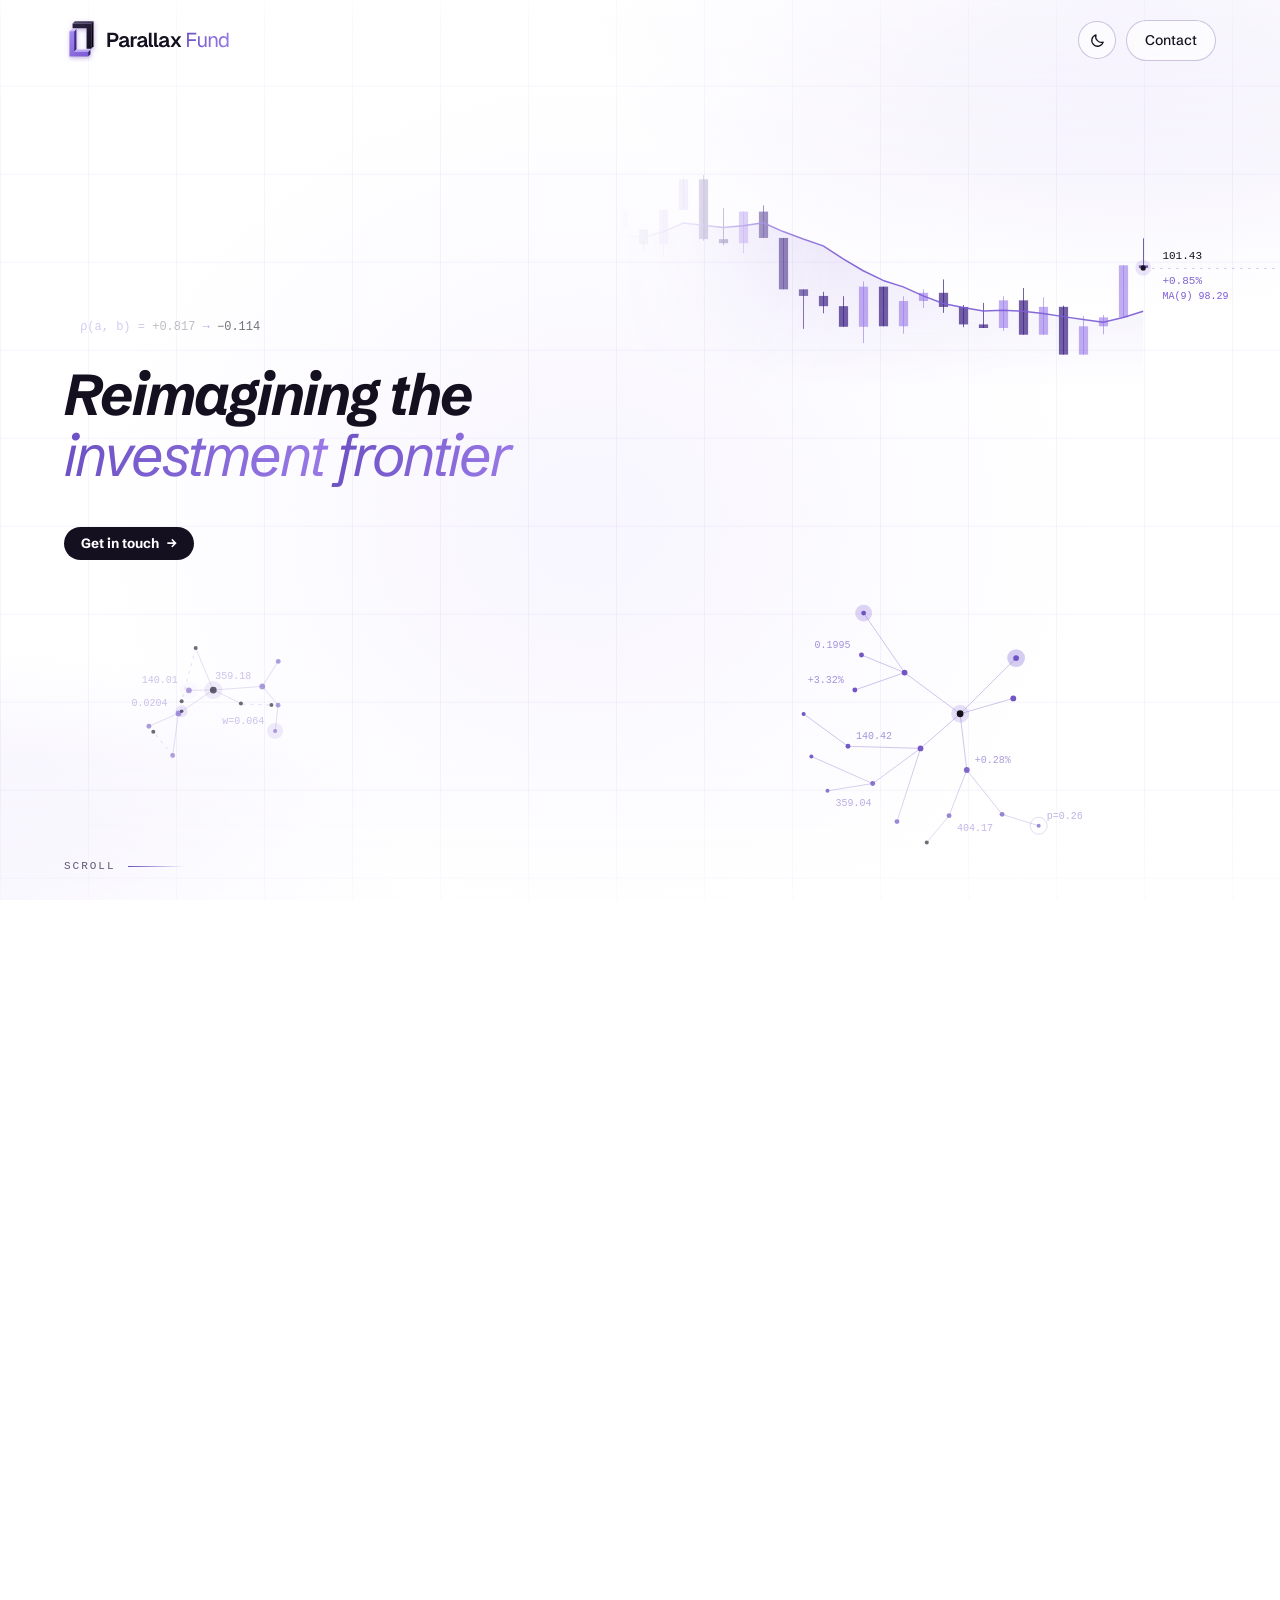
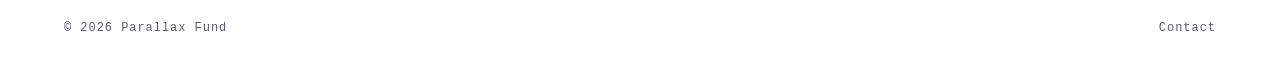
==== commit 44a6d2e4: "Merge the two charts into one, soften the split, add left-side figures - One chart: candles, their m" ====
--- a/index.html
+++ b/index.html
@@ -34,7 +34,7 @@
   </script>
 </head>
 <body class="page-home">
-  <canvas id="bg" class="bg" aria-hidden="true"></canvas>
+  <canvas id="bg" class="bg" data-side="right" aria-hidden="true"></canvas>
   <div class="scrim" aria-hidden="true"></div>
 
   <header class="site-header">
--- a/styles.css
+++ b/styles.css
@@ -18,6 +18,7 @@
   --chip: rgba(0, 0, 0, 0.35);
   --glow-a: rgba(107, 79, 194, 0.22);
   --glow-b: rgba(63, 37, 133, 0.2);
+  --glow-c: rgba(107, 79, 194, 0.07);    /* wash between the words and the figures */
   --btn-bg: #f5f2f8;
   --btn-fg: #0b0812;
   --btn-hover: #d3c4fa;
@@ -55,6 +56,7 @@
   --chip: rgba(255, 255, 255, 0.6);
   --glow-a: rgba(154, 123, 232, 0.16);
   --glow-b: rgba(211, 196, 250, 0.3);
+  --glow-c: rgba(211, 196, 250, 0.16);
   --btn-bg: #14101f;
   --btn-fg: #ffffff;
   --btn-hover: #6b4fc2;
@@ -341,12 +343,17 @@
 
 /* ---------- Front page, wide screens: words on the left, figures on the right ---------- */
 @media (min-width: 900px) {
-  .page-home .bg {
-    left: 54%; right: 0; width: 46%;
-    -webkit-mask-image: linear-gradient(to right, transparent, #000 15%);
-    mask-image: linear-gradient(to right, transparent, #000 15%);
+  /* A wide, soft wash across the middle joins the two halves of the page. */
+  .page-home {
+    background:
+      radial-gradient(60% 50% at 88% 0%, var(--glow-a), transparent 70%),
+      radial-gradient(45% 40% at 0% 100%, var(--glow-b), transparent 70%),
+      radial-gradient(55% 70% at 46% 58%, var(--glow-c), transparent 72%),
+      var(--bg);
+    background-attachment: fixed;
   }
-  /* Nothing sits behind the words any more, so only the edge fades remain. */
+  /* js/background.js (data-side on the canvas) keeps the figures to the right;
+     nothing sits behind the words, so only the edge fades remain. */
   .page-home .scrim {
     background: linear-gradient(to bottom, rgba(var(--bg-rgb), 0.55), transparent 20%, transparent 82%, rgba(var(--bg-rgb), 0.6));
   }
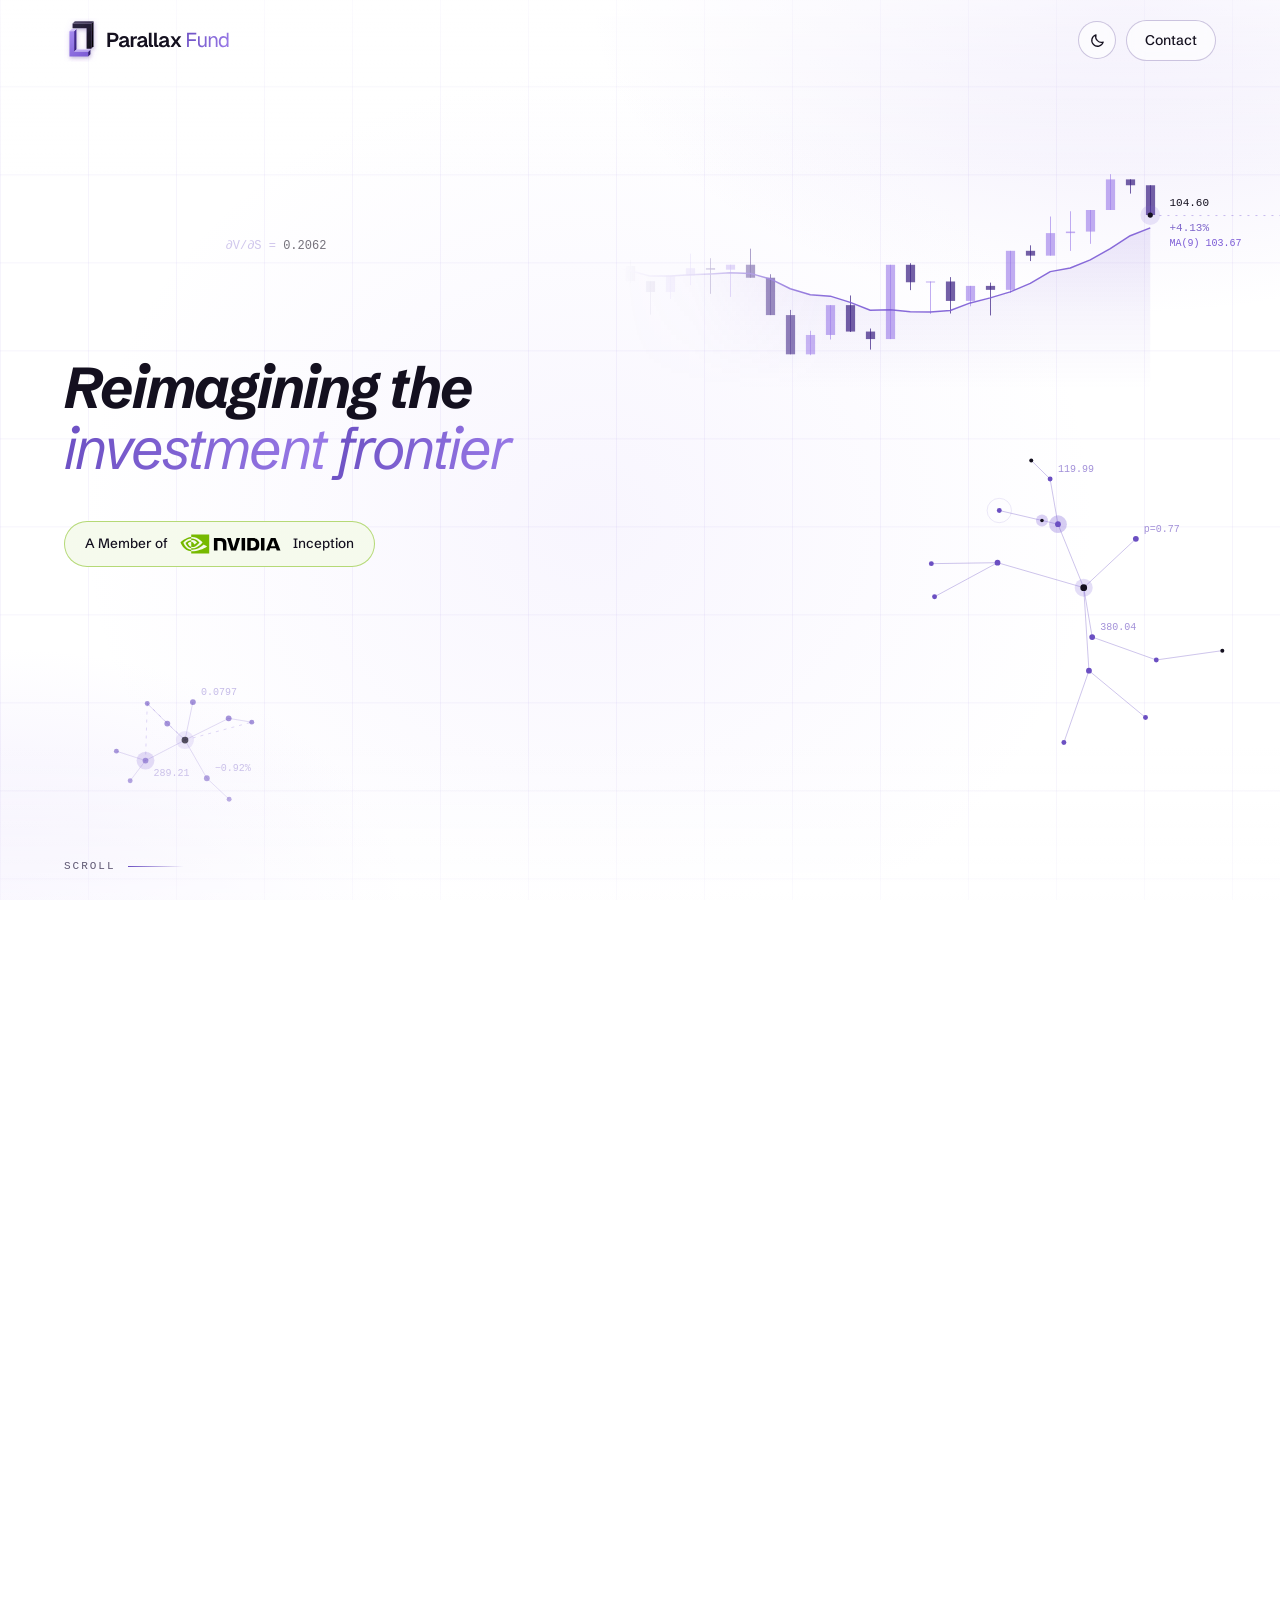
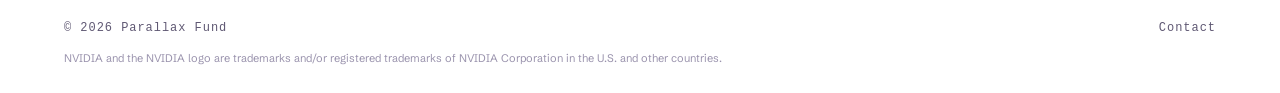
==== commit 1c9fc6a6: "Add NVIDIA Inception membership pill to the front page - Pill under the statement: "A Member of [NVI" ====
--- a/index.html
+++ b/index.html
@@ -78,7 +78,16 @@
         </div>
 
         <div class="hero__foot">
-          <a class="btn btn--sm" href="contact.html">Get in touch <span class="btn__arrow" aria-hidden="true">→</span></a>
+          <!-- NVIDIA Inception membership. The logo files are NVIDIA's own, from its
+               partner logo kit, and are used unaltered: full two-colour version, with
+               the clear space built into the artwork left intact, so the words on
+               either side stay outside it. Do not recolour, crop, restyle or redraw. -->
+          <p class="membership">
+            <span>A Member of</span>
+            <img class="membership__logo on-dark" src="assets/nvidia-logo-horiz-rgb-wht-no-reg-for-screen.svg" alt="NVIDIA" width="125" height="44">
+            <img class="membership__logo on-light" src="assets/nvidia-logo-horiz-rgb-blk-no-reg-for-screen.svg" alt="NVIDIA" width="125" height="44">
+            <span>Inception</span>
+          </p>
         </div>
       </div>
 
@@ -127,6 +136,7 @@
   <footer class="site-footer">
     <span>© 2026 Parallax Fund</span>
     <a href="contact.html">Contact</a>
+    <p class="site-footer__legal">NVIDIA and the NVIDIA logo are trademarks and/or registered trademarks of NVIDIA Corporation in the U.S. and other countries.</p>
   </footer>
 
   <script src="js/background.js" defer></script>
--- a/styles.css
+++ b/styles.css
@@ -28,6 +28,8 @@
   --field: rgba(245, 242, 248, 0.04);
   --field-line: rgba(211, 196, 250, 0.18);
   --field-line-hover: rgba(211, 196, 250, 0.34);
+  --nv-tint: rgba(118, 185, 0, 0.1);     /* NVIDIA green, kept faint behind its logo */
+  --nv-line: rgba(118, 185, 0, 0.38);
 
   --font: "Schibsted Grotesk", "Helvetica Neue", Helvetica, Arial, sans-serif;
   --mono: ui-monospace, "SF Mono", SFMono-Regular, Menlo, Consolas, monospace;
@@ -66,6 +68,8 @@
   --field: rgba(63, 37, 133, 0.03);
   --field-line: rgba(63, 37, 133, 0.2);
   --field-line-hover: rgba(63, 37, 133, 0.4);
+  --nv-tint: rgba(118, 185, 0, 0.07);
+  --nv-line: rgba(118, 185, 0, 0.5);
 }
 
 *, *::before, *::after { box-sizing: border-box; }
@@ -207,7 +211,6 @@
   box-shadow: 0 0 0 6px rgba(154, 123, 232, 0.18), 0 10px 40px rgba(154, 123, 232, 0.35);
 }
 .btn:active { transform: scale(0.98); }
-.btn--sm { gap: 8px; padding: 10px 17px; font-size: 13.5px; }
 .btn__arrow { transition: transform 0.25s var(--ease); }
 .btn:hover .btn__arrow { transform: translateX(4px); }
 
@@ -261,7 +264,25 @@
   transition-delay: calc(var(--i, 0) * 25ms);
 }
 
-.hero__foot { margin-top: clamp(26px, 4.6vh, 48px); }
+.hero__foot {
+  display: flex; flex-wrap: wrap; align-items: center; gap: 14px 22px;
+  margin-top: clamp(26px, 4.6vh, 48px);
+}
+/* NVIDIA Inception membership: a small pill with a faint green tint.
+   NVIDIA's logo rules: use the supplied artwork as it is, with good contrast,
+   keep its clear space, and add no effects. So the pill has a solid backing
+   (the tint is laid over the page colour and kept faint), the logo is sized by
+   its own artboard, whose margins are the required clear space, and it gets no
+   filter, shadow, opacity or transform. The words keep the program's own
+   capitalisation, so no text-transform. */
+.membership {
+  display: inline-flex; align-items: center;
+  padding: 0 20px;
+  border: 1px solid var(--nv-line); border-radius: 999px;
+  background: linear-gradient(var(--nv-tint), var(--nv-tint)), var(--bg);
+  font-size: 13.5px; font-weight: 500; line-height: 1; color: var(--ink); white-space: nowrap;
+}
+.membership__logo { height: 44px; width: auto; max-width: none; flex: none; }
 
 .scroll-cue {
   position: absolute; left: var(--gutter); bottom: 28px;
@@ -435,6 +456,11 @@
   font: 500 12px/1 var(--mono); letter-spacing: 0.08em; color: var(--mute);
 }
 .site-footer a { text-decoration: none; }
+.site-footer { flex-wrap: wrap; }
+.site-footer__legal {
+  flex-basis: 100%;
+  font: 400 11px/1.5 var(--font); letter-spacing: 0; color: var(--dim);
+}
 .site-footer a:hover { color: var(--accent); }
 
 /* ---------- Small screens ---------- */
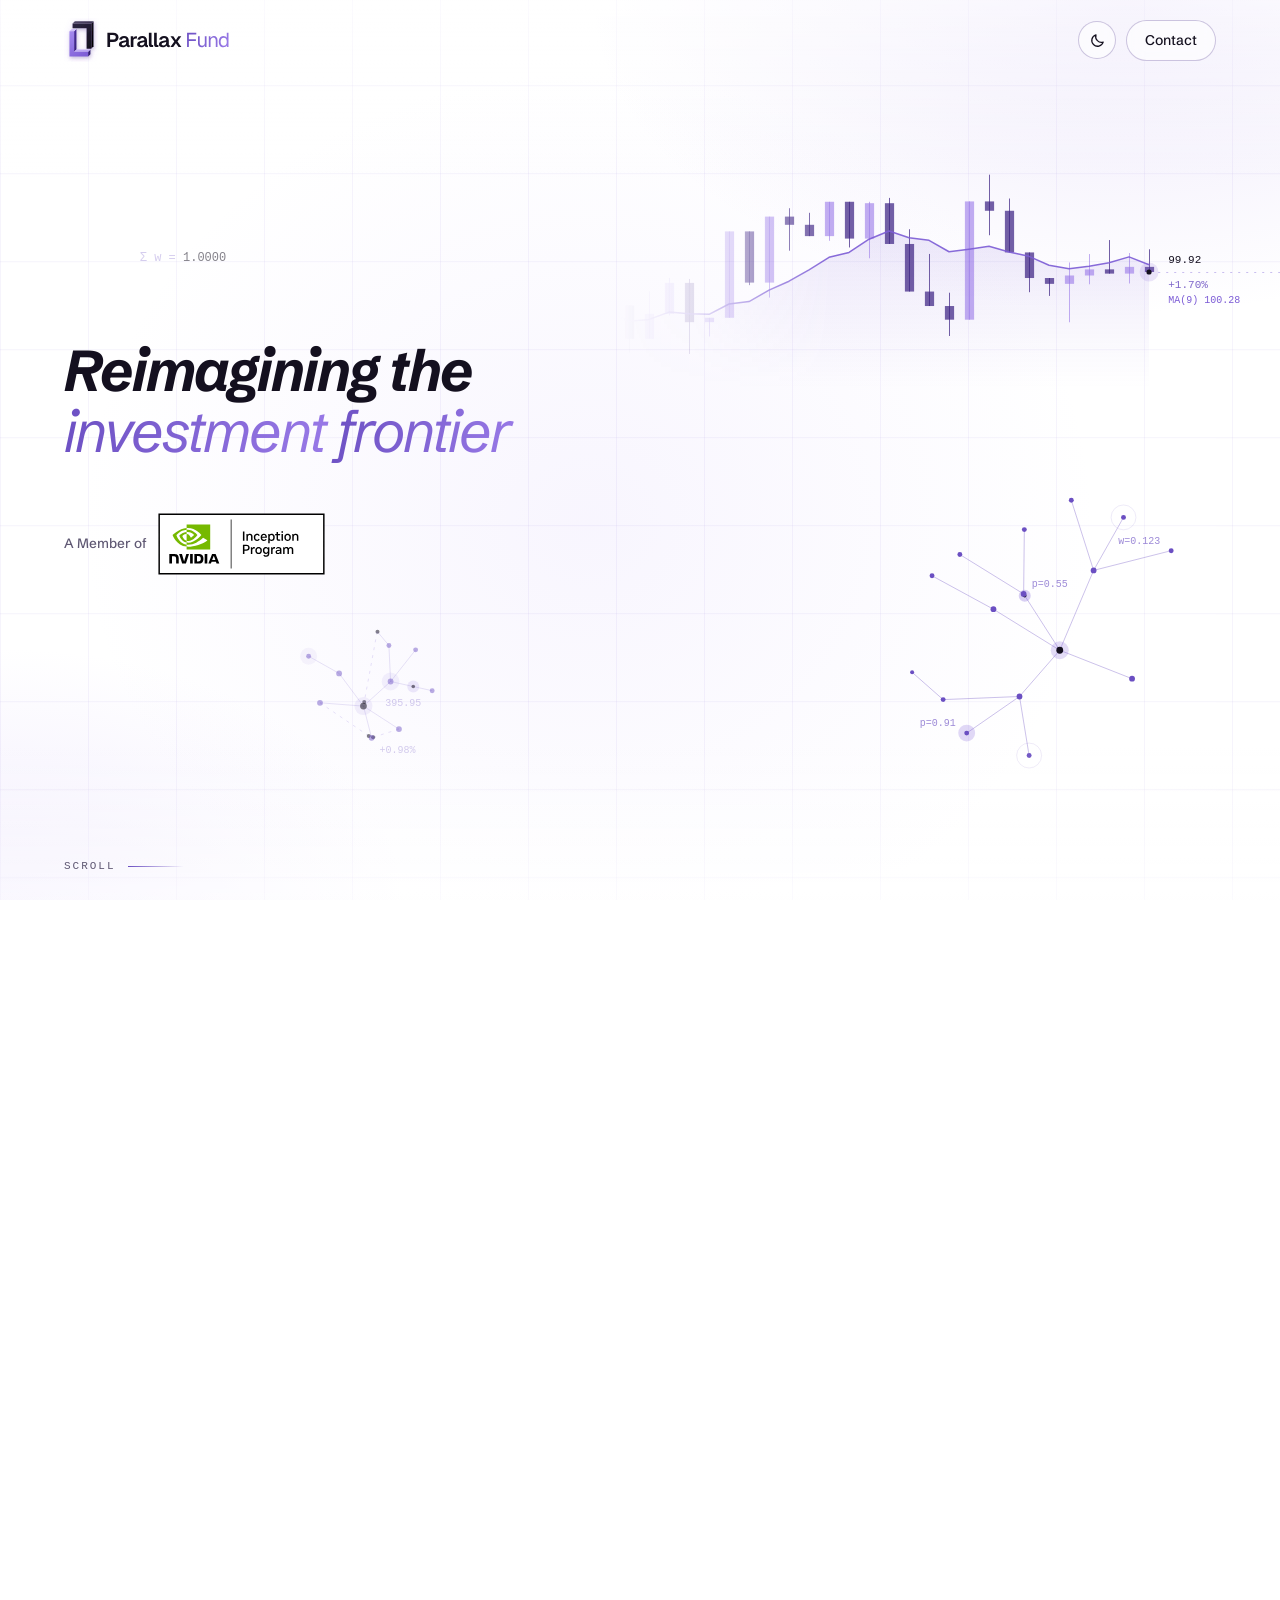
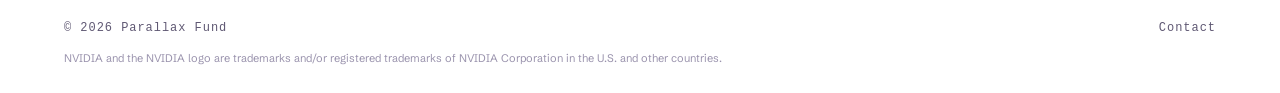
==== commit e84a620e: "Use NVIDIA's official Inception Program badge - Replace the home-made pill with the badge from the I" ====
--- a/index.html
+++ b/index.html
@@ -78,15 +78,13 @@
         </div>
 
         <div class="hero__foot">
-          <!-- NVIDIA Inception membership. The logo files are NVIDIA's own, from its
-               partner logo kit, and are used unaltered: full two-colour version, with
-               the clear space built into the artwork left intact, so the words on
-               either side stay outside it. Do not recolour, crop, restyle or redraw. -->
+          <!-- NVIDIA Inception membership. This is NVIDIA's official Inception Program
+               badge from the member portal's brand kit, used unaltered: full-colour
+               version, with its own white panel, frame and built-in clear space.
+               Do not recolour, crop, restyle or redraw it. -->
           <p class="membership">
             <span>A Member of</span>
-            <img class="membership__logo on-dark" src="assets/nvidia-logo-horiz-rgb-wht-no-reg-for-screen.svg" alt="NVIDIA" width="125" height="44">
-            <img class="membership__logo on-light" src="assets/nvidia-logo-horiz-rgb-blk-no-reg-for-screen.svg" alt="NVIDIA" width="125" height="44">
-            <span>Inception</span>
+            <img class="membership__badge" src="assets/nvidia-inception-program-badge-rgb-for-screen.svg" alt="NVIDIA Inception Program" width="185" height="80">
           </p>
         </div>
       </div>
--- a/styles.css
+++ b/styles.css
@@ -28,8 +28,6 @@
   --field: rgba(245, 242, 248, 0.04);
   --field-line: rgba(211, 196, 250, 0.18);
   --field-line-hover: rgba(211, 196, 250, 0.34);
-  --nv-tint: rgba(118, 185, 0, 0.1);     /* NVIDIA green, kept faint behind its logo */
-  --nv-line: rgba(118, 185, 0, 0.38);
 
   --font: "Schibsted Grotesk", "Helvetica Neue", Helvetica, Arial, sans-serif;
   --mono: ui-monospace, "SF Mono", SFMono-Regular, Menlo, Consolas, monospace;
@@ -68,8 +66,6 @@
   --field: rgba(63, 37, 133, 0.03);
   --field-line: rgba(63, 37, 133, 0.2);
   --field-line-hover: rgba(63, 37, 133, 0.4);
-  --nv-tint: rgba(118, 185, 0, 0.07);
-  --nv-line: rgba(118, 185, 0, 0.5);
 }
 
 *, *::before, *::after { box-sizing: border-box; }
@@ -268,21 +264,16 @@
   display: flex; flex-wrap: wrap; align-items: center; gap: 14px 22px;
   margin-top: clamp(26px, 4.6vh, 48px);
 }
-/* NVIDIA Inception membership: a small pill with a faint green tint.
-   NVIDIA's logo rules: use the supplied artwork as it is, with good contrast,
-   keep its clear space, and add no effects. So the pill has a solid backing
-   (the tint is laid over the page colour and kept faint), the logo is sized by
-   its own artboard, whose margins are the required clear space, and it gets no
-   filter, shadow, opacity or transform. The words keep the program's own
-   capitalisation, so no text-transform. */
+/* NVIDIA Inception membership: NVIDIA's official badge with a short caption.
+   The badge is used exactly as supplied. It carries its own white panel and
+   frame, and its artboard includes the clear space, so it is sized by the
+   artboard and gets no background, border, filter, shadow, opacity or
+   transform of ours. The caption sits outside that clear space. */
 .membership {
-  display: inline-flex; align-items: center;
-  padding: 0 20px;
-  border: 1px solid var(--nv-line); border-radius: 999px;
-  background: linear-gradient(var(--nv-tint), var(--nv-tint)), var(--bg);
-  font-size: 13.5px; font-weight: 500; line-height: 1; color: var(--ink); white-space: nowrap;
-}
-.membership__logo { height: 44px; width: auto; max-width: none; flex: none; }
+  display: inline-flex; align-items: center; gap: 2px;
+  font-size: 13.5px; font-weight: 500; line-height: 1; color: var(--mute); white-space: nowrap;
+}
+.membership__badge { height: 80px; width: auto; max-width: none; flex: none; }
 
 .scroll-cue {
   position: absolute; left: var(--gutter); bottom: 28px;
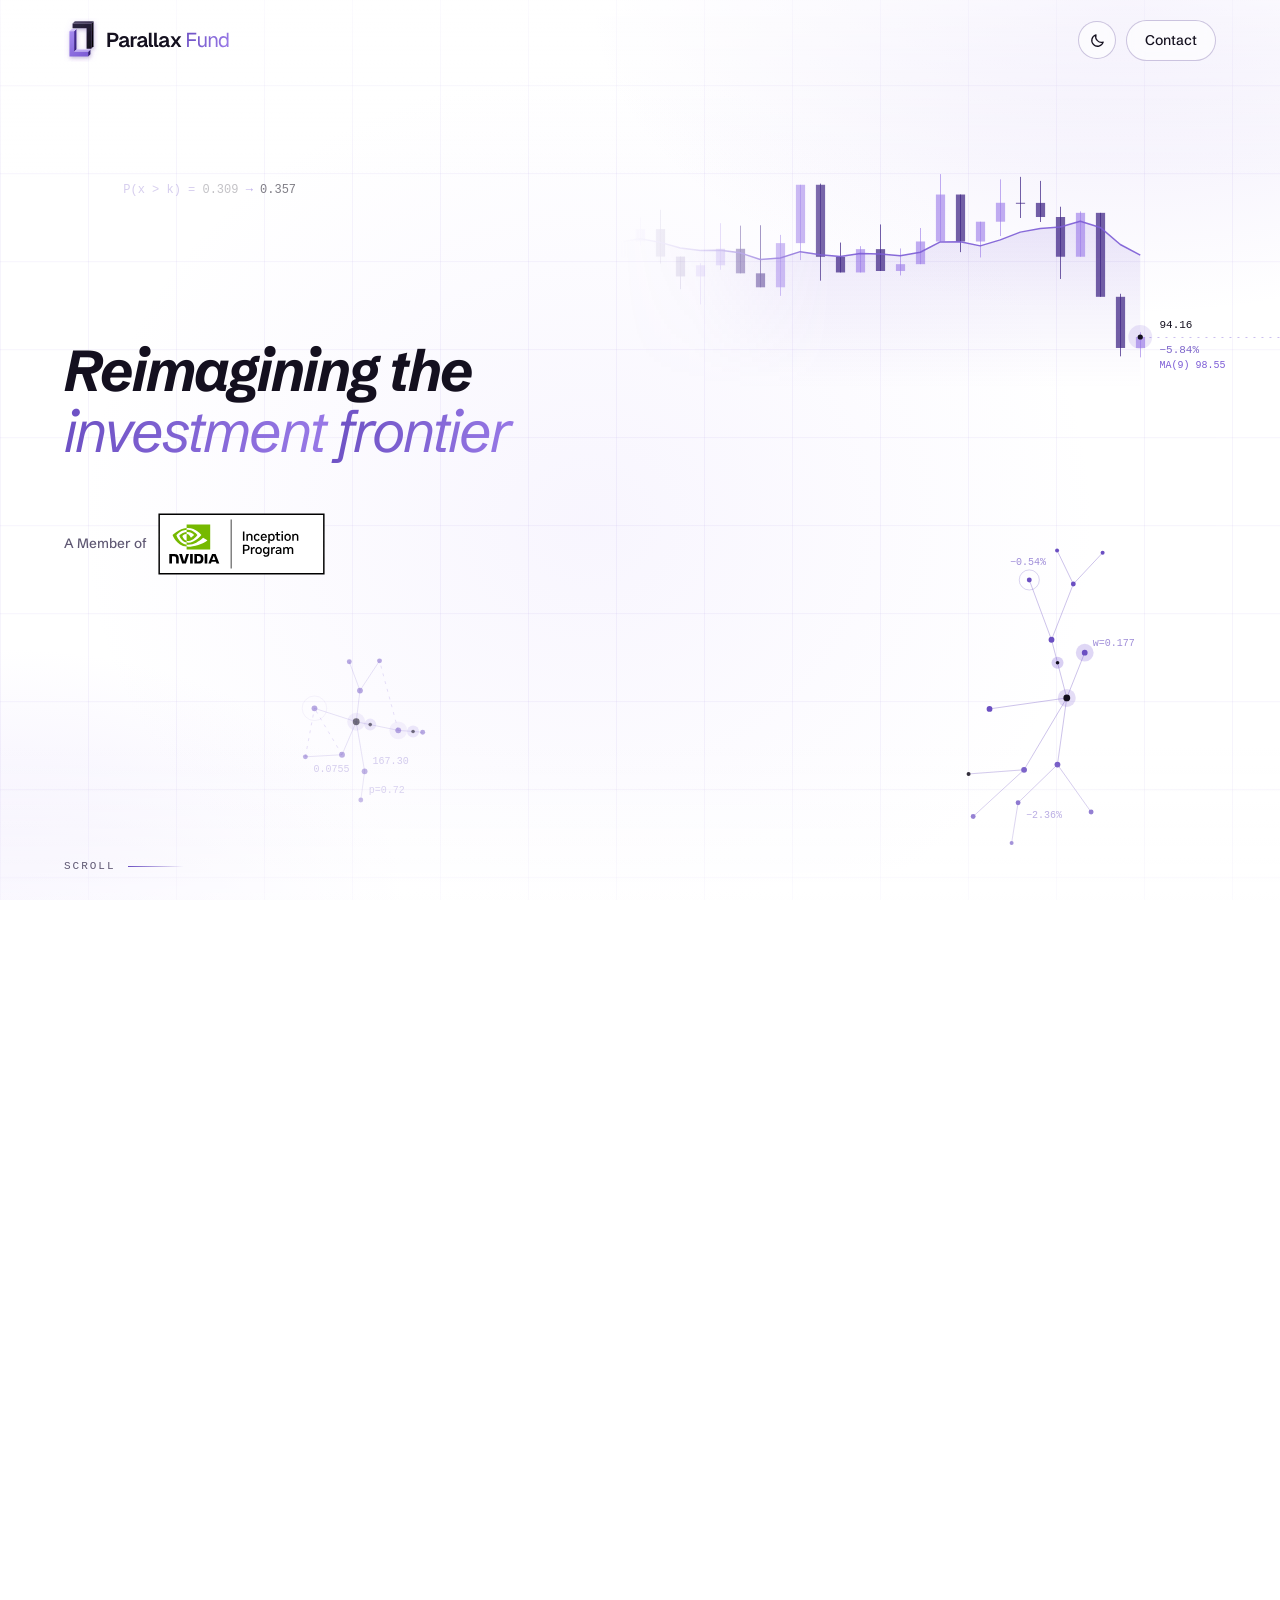
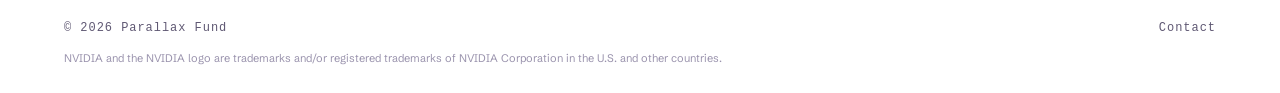
==== commit 838e4e3a: "Show What we build as horizontal candlesticks - Each item gets a wick and body that step to the righ" ====
--- a/index.html
+++ b/index.html
@@ -96,23 +96,26 @@
       <div class="wrap">
         <h2 class="statements__eyebrow" id="build-title">What we build</h2>
         <ol class="statements__list">
-          <li data-reveal>
+          <li data-reveal style="--w0: 0%; --w1: 72%; --b0: 0%; --b1: 44%">
             <span class="statements__num">01</span>
             <div class="statements__body">
+              <span class="candle" aria-hidden="true"><i class="candle__wick"></i><i class="candle__body"></i></span>
               <h3>Novel research engines</h3>
               <p>AI systems that surface emerging themes and develop them into complete, sourced investment theses.</p>
             </div>
           </li>
-          <li data-reveal>
+          <li data-reveal style="--w0: 14%; --w1: 90%; --b0: 28%; --b1: 72%">
             <span class="statements__num">02</span>
             <div class="statements__body">
+              <span class="candle" aria-hidden="true"><i class="candle__wick"></i><i class="candle__body"></i></span>
               <h3>Investment pipelines</h3>
               <p>Review, risk and execution in one process, built to act quickly on a perceived edge.</p>
             </div>
           </li>
-          <li data-reveal>
+          <li data-reveal style="--w0: 30%; --w1: 100%; --b0: 56%; --b1: 100%">
             <span class="statements__num">03</span>
             <div class="statements__body">
+              <span class="candle" aria-hidden="true"><i class="candle__wick"></i><i class="candle__body"></i></span>
               <h3>Reasoning on the record</h3>
               <p>Every thesis is challenged before it moves forward, with its reasoning written out to be examined.</p>
             </div>
--- a/styles.css
+++ b/styles.css
@@ -28,6 +28,7 @@
   --field: rgba(245, 242, 248, 0.04);
   --field-line: rgba(211, 196, 250, 0.18);
   --field-line-hover: rgba(211, 196, 250, 0.34);
+  --wick: rgba(211, 196, 250, 0.5);
 
   --font: "Schibsted Grotesk", "Helvetica Neue", Helvetica, Arial, sans-serif;
   --mono: ui-monospace, "SF Mono", SFMono-Regular, Menlo, Consolas, monospace;
@@ -66,6 +67,7 @@
   --field: rgba(63, 37, 133, 0.03);
   --field-line: rgba(63, 37, 133, 0.2);
   --field-line-hover: rgba(63, 37, 133, 0.4);
+  --wick: rgba(63, 37, 133, 0.45);
 }
 
 *, *::before, *::after { box-sizing: border-box; }
@@ -298,13 +300,38 @@
   font: 500 12px/1 var(--mono); letter-spacing: 0.18em; text-transform: uppercase;
   color: var(--mute);
 }
+/* Each item is drawn as a horizontal candlestick: a thin wick for its full
+   range and a thick body for its core, stepping to the right from one item to
+   the next. --w0/--w1 and --b0/--b1 (set per item in the HTML) are where the
+   wick and the body start and end; --draw (0 to 1) is how much is drawn. */
 .statements__list li {
-  display: grid; grid-template-columns: clamp(48px, 8vw, 110px) 1fr; align-items: baseline;
-  padding: clamp(18px, 4vh, 44px) 0;
-  border-top: 1px solid var(--hair);
-}
-.statements__list li:last-child { border-bottom: 1px solid var(--hair); }
-.statements__num { font: 500 13px/1 var(--mono); letter-spacing: 0.1em; color: var(--violet); }
+  display: grid; grid-template-columns: clamp(48px, 8vw, 110px) 1fr; align-items: start;
+  padding: clamp(12px, 2.6vh, 28px) 0;
+}
+.statements__num { font: 500 13px/18px var(--mono); letter-spacing: 0.1em; color: var(--violet); }
+.candle { position: relative; display: block; height: 18px; margin-bottom: clamp(10px, 1.8vh, 16px); }
+.candle__wick, .candle__body {
+  position: absolute;
+  transform: scaleX(var(--draw, 1)); transform-origin: left center;
+}
+.candle__wick {
+  top: 4px; bottom: 4px;
+  left: var(--w0); width: calc(var(--w1) - var(--w0));
+  /* the line itself, with a short cap at each end */
+  background:
+    linear-gradient(var(--wick), var(--wick)) left center / 100% 1px no-repeat,
+    linear-gradient(var(--wick), var(--wick)) left center / 1px 100% no-repeat,
+    linear-gradient(var(--wick), var(--wick)) right center / 1px 100% no-repeat;
+}
+.candle__body {
+  top: 1px; bottom: 1px;
+  left: var(--b0); width: calc(var(--b1) - var(--b0));
+  border-radius: 3px;
+  background: linear-gradient(90deg, var(--grad-a), var(--grad-b));
+}
+.js [data-reveal] .candle__wick { transition: transform 0.9s var(--ease) 0.1s; }
+.js [data-reveal] .candle__body { transition: transform 0.9s var(--ease) 0.3s; }
+.js [data-reveal]:not(.is-visible) { --draw: 0; }
 .statements__list h3 {
   margin: 0;
   font-size: clamp(1.4rem, 3.1vw, 2.5rem);
@@ -351,6 +378,7 @@
 .zoom-on .zoom__stage > section:not(:first-child) { opacity: 0; visibility: hidden; }
 .zoom-on .zoom [data-reveal] { opacity: 1; transform: none; transition: none; }
 .zoom-on .zoom .statements__list li { will-change: transform, opacity; }
+.zoom-on .zoom .candle i { transition: none; }   /* js/site.js draws them with the scroll */
 .zoom-on .bg { transform-origin: 50% 50%; }
 
 /* ---------- Front page, wide screens: words on the left, figures on the right ---------- */
@@ -473,6 +501,8 @@
   .phrase.is-active .word__inner { opacity: 1; transition: opacity 0.5s ease; transition-delay: 0s; }
   .phrase.is-leaving .word__inner { opacity: 0; transition: opacity 0.3s ease; transition-delay: 0s; }
   .js [data-reveal] { opacity: 1; transform: none; transition: none; }
+  .js [data-reveal]:not(.is-visible) { --draw: 1; }
+  .js [data-reveal] .candle i { transition: none; }
   .scroll-cue i { animation: none; }
   .brand__word, .brand__mark { transition-duration: 0.01s; }
 }
